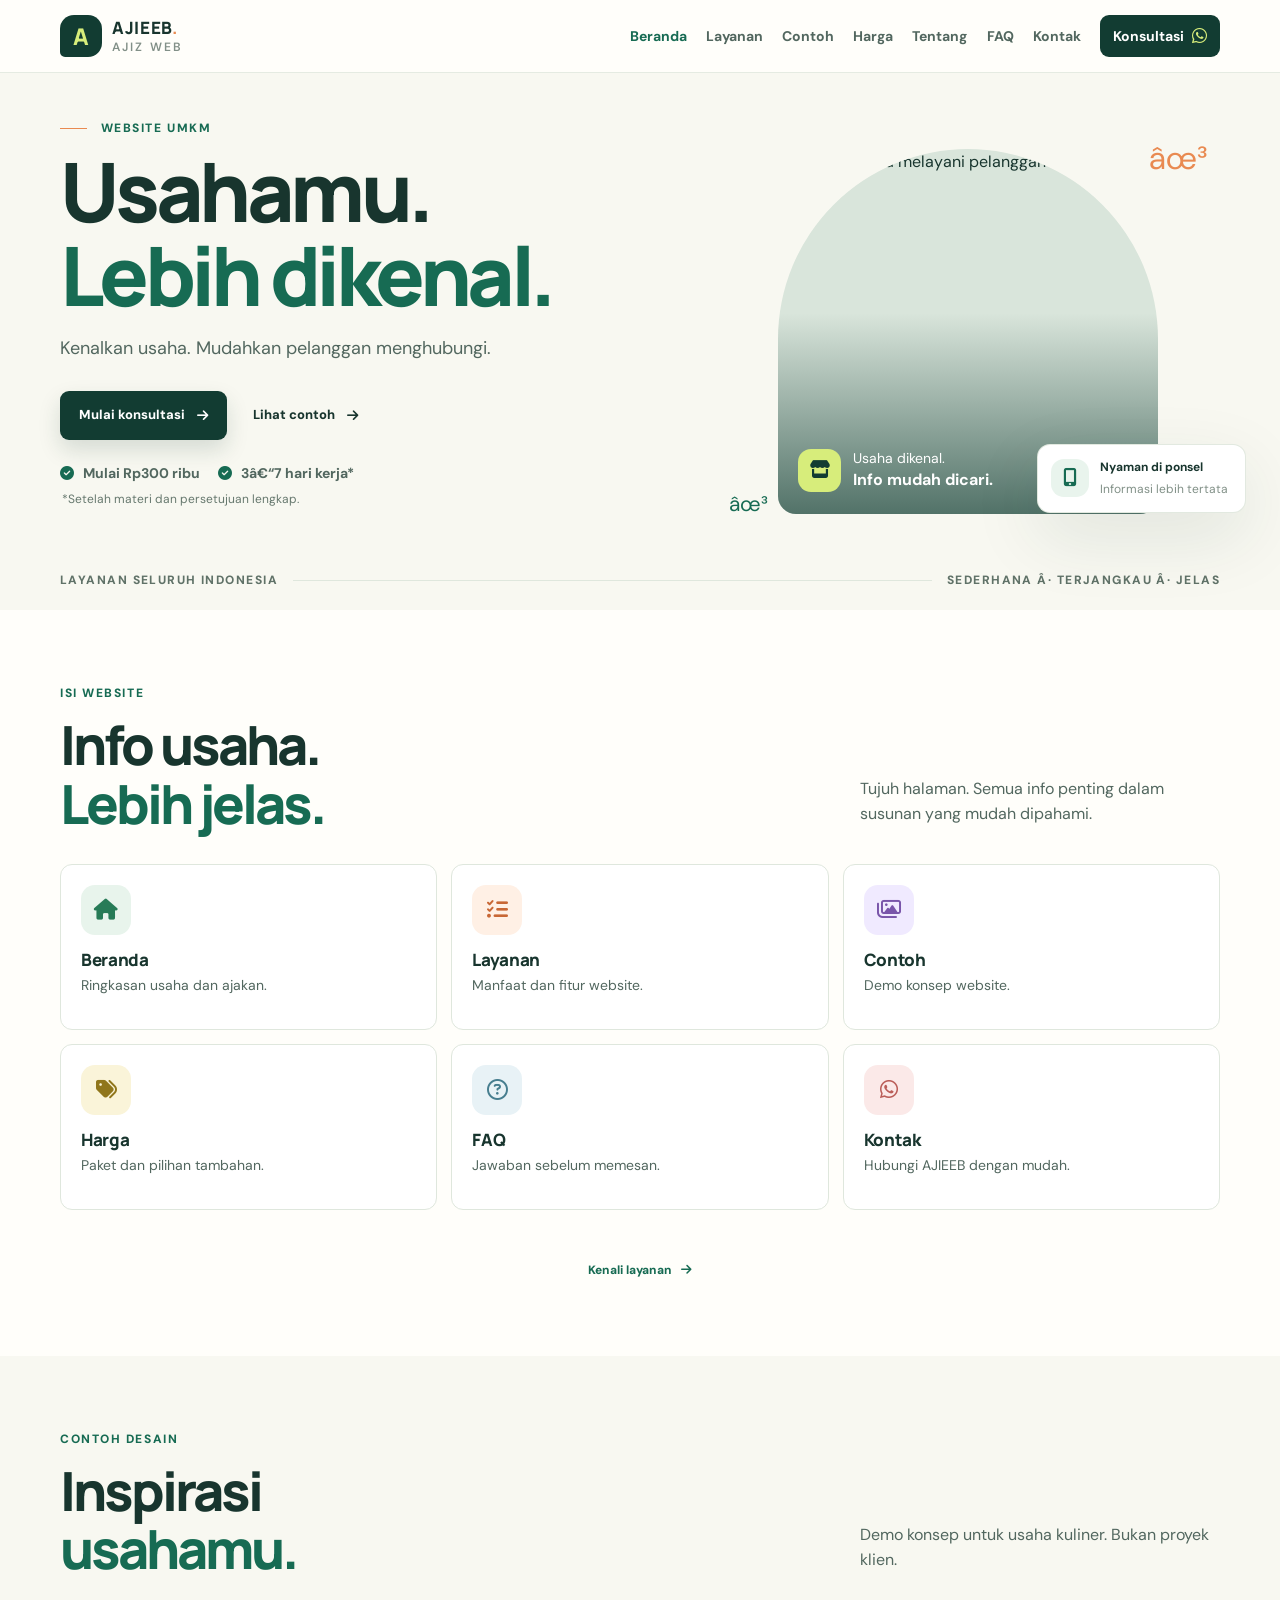
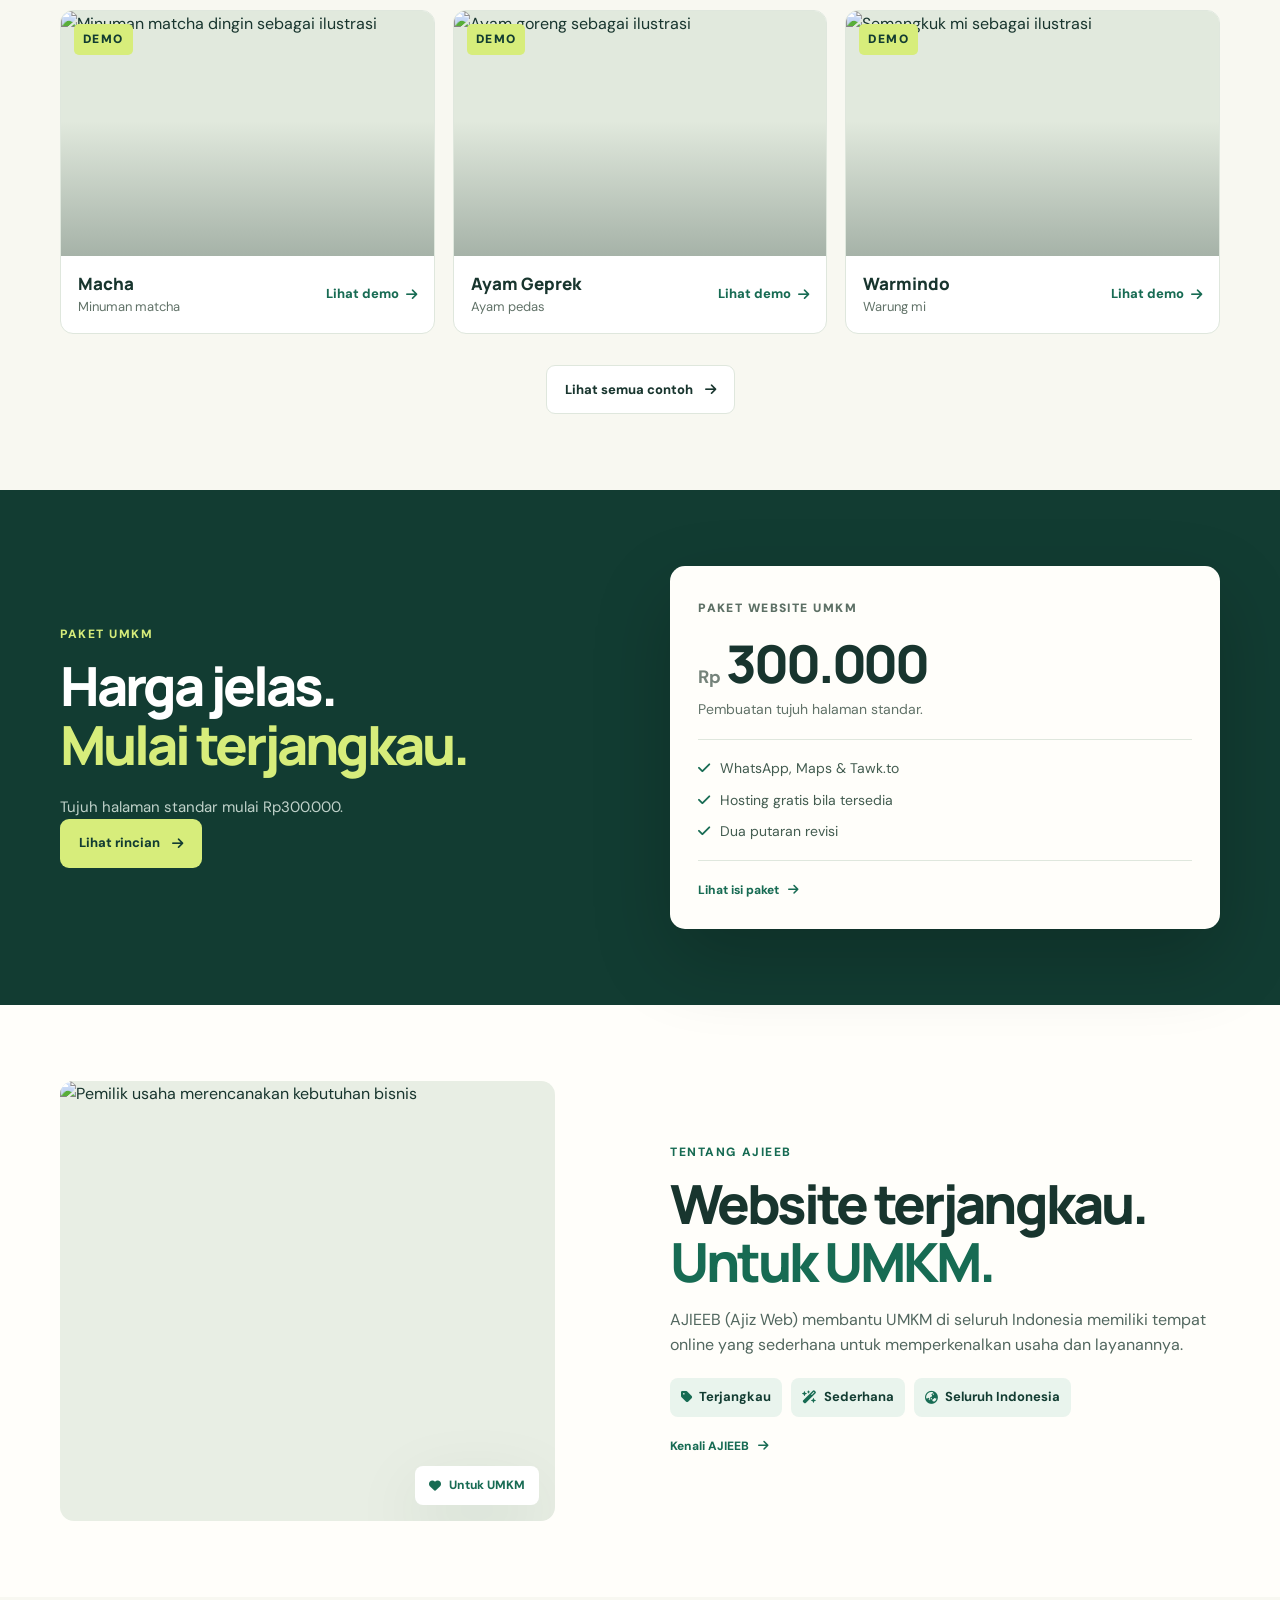
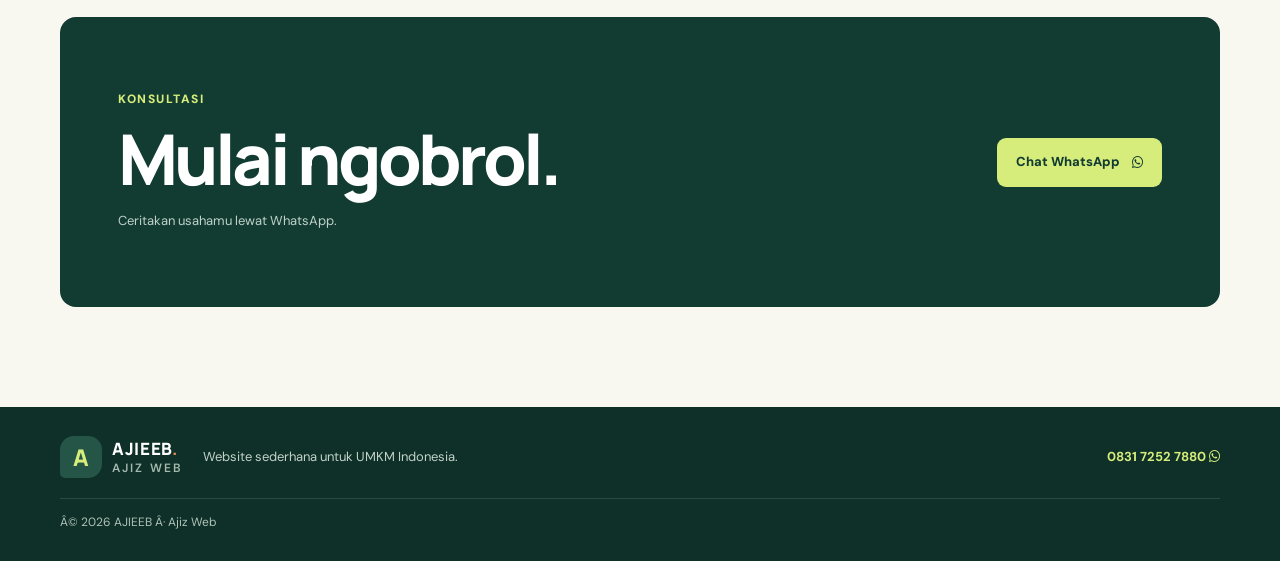
==== index.html @ 609f049e "Build AJIEEB UMKM website draft" ====
﻿<!doctype html>
<html lang="id">
<head>
  <meta charset="utf-8">
  <meta name="viewport" content="width=device-width, initial-scale=1">
  <meta name="theme-color" content="#123c32">
  <meta name="description" content="AJIEEB membantu UMKM di seluruh Indonesia membuat website yang sederhana dan terjangkau. Paket dasar tujuh halaman mulai Rp300.000.">
  <title>AJIEEB â€” Website Terjangkau untuk UMKM</title>
  <link rel="preconnect" href="https://fonts.googleapis.com">
  <link rel="preconnect" href="https://fonts.gstatic.com" crossorigin>
  <link rel="preconnect" href="https://images.unsplash.com">
  <link href="https://fonts.googleapis.com/css2?family=DM+Sans:wght@400;500;600;700;800&family=Manrope:wght@500;600;700;800&display=swap" rel="stylesheet">
  <link rel="stylesheet" href="https://cdnjs.cloudflare.com/ajax/libs/font-awesome/6.7.2/css/all.min.css">
  <link rel="stylesheet" href="css/styles.css">
  <script src="js/main.js" defer></script>
  <link rel="canonical" href="https://ajieeb.gt.tc/">
  <meta property="og:locale" content="id_ID">
  <meta property="og:type" content="website">
  <meta property="og:site_name" content="AJIEEB — Ajiz Web">
  <meta property="og:title" content="AJIEEB â€” Website Terjangkau untuk UMKM">
  <meta property="og:description" content="AJIEEB membantu UMKM di seluruh Indonesia membuat website yang sederhana dan terjangkau. Paket dasar tujuh halaman mulai Rp300.000.">
  <meta property="og:url" content="https://ajieeb.gt.tc/">
</head>
<body>
  <a class="skip-link" href="#main-content">Lewati ke konten</a>
  <header class="site-header"><div class="container header-inner">
    <a class="brand" href="index.html" aria-label="AJIEEB, Beranda"><span class="brand-mark" aria-hidden="true">A</span><span class="brand-name">AJIEEB<span class="brand-dot">.</span><small>Ajiz Web</small></span></a>
    <button class="menu-toggle" type="button" aria-expanded="false" aria-controls="primary-nav" aria-label="Buka menu"><i class="fa-solid fa-bars" aria-hidden="true"></i></button>
    <nav class="primary-nav" id="primary-nav" aria-label="Navigasi utama">
      <a href="index.html" aria-current="page">Beranda</a><a href="layanan.html">Layanan</a><a href="contoh.html">Contoh</a><a href="harga.html">Harga</a><a href="tentang.html">Tentang</a><a href="faq.html">FAQ</a><a href="kontak.html">Kontak</a><a class="nav-cta" href="https://wa.me/6283172527880?text=Halo%20AJIEEB%2C%20saya%20ingin%20konsultasi%20website%20untuk%20usaha%20saya." target="_blank" rel="noopener noreferrer">Konsultasi <i class="fa-brands fa-whatsapp" aria-hidden="true"></i></a>
    </nav>
  </div></header>

  <main id="main-content">
    <section class="hero section-shell" aria-labelledby="hero-title"><div class="container hero-grid">
      <div class="hero-copy reveal"><p class="eyebrow"><span class="eyebrow-line"></span> WEBSITE UMKM</p><h1 id="hero-title">Usahamu.<br><span>Lebih dikenal.</span></h1><p class="hero-description">Kenalkan usaha. Mudahkan pelanggan menghubungi.</p>
        <div class="hero-actions"><a class="button button-primary" href="https://wa.me/6283172527880?text=Halo%20AJIEEB%2C%20saya%20ingin%20konsultasi%20website%20untuk%20usaha%20saya." target="_blank" rel="noopener noreferrer">Mulai konsultasi <i class="fa-solid fa-arrow-right" aria-hidden="true"></i></a><a class="button button-quiet" href="contoh.html">Lihat contoh <i class="fa-solid fa-arrow-right" aria-hidden="true"></i></a></div>
        <ul class="hero-points" aria-label="Ringkasan layanan"><li><i class="fa-solid fa-circle-check" aria-hidden="true"></i> Mulai Rp300 ribu</li><li><i class="fa-solid fa-circle-check" aria-hidden="true"></i> 3â€“7 hari kerja*</li></ul><p class="micro-note">*Setelah materi dan persetujuan lengkap.</p>
      </div>
      <div class="hero-visual reveal" data-reveal-delay="120"><div class="hero-photo-wrap"><img class="hero-photo" src="https://images.unsplash.com/photo-1556742049-0cfed4f6a45d?auto=format&amp;fit=crop&amp;w=1100&amp;q=85" alt="Pemilik usaha melayani pelanggan di toko kecil" width="1100" height="1250" fetchpriority="high"><div class="photo-caption"><span class="caption-icon"><i class="fa-solid fa-store" aria-hidden="true"></i></span><span>Usaha dikenal.<br><strong>Info mudah dicari.</strong></span></div></div><div class="floating-note"><span class="floating-icon"><i class="fa-solid fa-mobile-screen-button" aria-hidden="true"></i></span><span><strong>Nyaman di ponsel</strong><small>Informasi lebih tertata</small></span></div><span class="hero-spark hero-spark-one" aria-hidden="true">âœ³</span><span class="hero-spark hero-spark-two" aria-hidden="true">âœ³</span></div>
    </div><div class="hero-bottom container"><span>LAYANAN SELURUH INDONESIA</span><span class="hero-bottom-line"></span><span>SEDERHANA Â· TERJANGKAU Â· JELAS</span></div></section>

    <section class="section section-services" aria-labelledby="services-title"><div class="container">
      <div class="section-heading section-heading-row reveal"><div><p class="eyebrow">ISI WEBSITE</p><h2 id="services-title">Info usaha.<br><span>Lebih jelas.</span></h2></div><p class="section-intro">Tujuh halaman. Semua info penting dalam susunan yang mudah dipahami.</p></div>
      <div class="service-grid"><article class="service-card reveal"><span class="service-icon icon-mint"><i class="fa-solid fa-house" aria-hidden="true"></i></span><h3>Beranda</h3><p>Ringkasan usaha dan ajakan.</p></article><article class="service-card reveal" data-reveal-delay="60"><span class="service-icon icon-peach"><i class="fa-solid fa-list-check" aria-hidden="true"></i></span><h3>Layanan</h3><p>Manfaat dan fitur website.</p></article><article class="service-card reveal" data-reveal-delay="120"><span class="service-icon icon-lilac"><i class="fa-regular fa-images" aria-hidden="true"></i></span><h3>Contoh</h3><p>Demo konsep website.</p></article><article class="service-card reveal"><span class="service-icon icon-yellow"><i class="fa-solid fa-tags" aria-hidden="true"></i></span><h3>Harga</h3><p>Paket dan pilihan tambahan.</p></article><article class="service-card reveal" data-reveal-delay="60"><span class="service-icon icon-blue"><i class="fa-regular fa-circle-question" aria-hidden="true"></i></span><h3>FAQ</h3><p>Jawaban sebelum memesan.</p></article><article class="service-card reveal" data-reveal-delay="120"><span class="service-icon icon-rose"><i class="fa-brands fa-whatsapp" aria-hidden="true"></i></span><h3>Kontak</h3><p>Hubungi AJIEEB dengan mudah.</p></article></div>
      <div class="center-action"><a class="text-link" href="layanan.html">Kenali layanan <i class="fa-solid fa-arrow-right" aria-hidden="true"></i></a></div>
    </div></section>

    <section class="section section-work" aria-labelledby="work-title"><div class="container"><div class="section-heading section-heading-row reveal"><div><p class="eyebrow">CONTOH DESAIN</p><h2 id="work-title">Inspirasi<br><span>usahamu.</span></h2></div><p class="section-intro">Demo konsep untuk usaha kuliner. Bukan proyek klien.</p></div>
      <div class="portfolio-grid"><article class="portfolio-card reveal"><a class="portfolio-image" href="https://ajiz7onsite.github.io/Macha/" target="_blank" rel="noopener noreferrer" aria-label="Buka demo Macha"><img src="https://images.unsplash.com/photo-1515823064-d6e0c04616a7?auto=format&amp;fit=crop&amp;w=800&amp;q=80" alt="Minuman matcha dingin sebagai ilustrasi" width="800" height="620" loading="lazy"><span class="demo-badge">DEMO</span></a><div class="portfolio-info"><div><h3>Macha</h3><p>Minuman matcha</p></div><a href="https://ajiz7onsite.github.io/Macha/" target="_blank" rel="noopener noreferrer">Lihat demo <i class="fa-solid fa-arrow-right" aria-hidden="true"></i></a></div></article><article class="portfolio-card reveal" data-reveal-delay="60"><a class="portfolio-image" href="https://ajiz7onsite.github.io/AyamGeprek/" target="_blank" rel="noopener noreferrer" aria-label="Buka demo Ayam Geprek"><img src="https://images.unsplash.com/photo-1626082927389-6cd097cdc6ec?auto=format&amp;fit=crop&amp;w=800&amp;q=80" alt="Ayam goreng sebagai ilustrasi" width="800" height="620" loading="lazy"><span class="demo-badge">DEMO</span></a><div class="portfolio-info"><div><h3>Ayam Geprek</h3><p>Ayam pedas</p></div><a href="https://ajiz7onsite.github.io/AyamGeprek/" target="_blank" rel="noopener noreferrer">Lihat demo <i class="fa-solid fa-arrow-right" aria-hidden="true"></i></a></div></article><article class="portfolio-card reveal" data-reveal-delay="120"><a class="portfolio-image" href="https://ajiz7onsite.github.io/Warmindo/" target="_blank" rel="noopener noreferrer" aria-label="Buka demo Warmindo"><img src="https://images.unsplash.com/photo-1569718212165-3a8278d5f624?auto=format&amp;fit=crop&amp;w=800&amp;q=80" alt="Semangkuk mi sebagai ilustrasi" width="800" height="620" loading="lazy"><span class="demo-badge">DEMO</span></a><div class="portfolio-info"><div><h3>Warmindo</h3><p>Warung mi</p></div><a href="https://ajiz7onsite.github.io/Warmindo/" target="_blank" rel="noopener noreferrer">Lihat demo <i class="fa-solid fa-arrow-right" aria-hidden="true"></i></a></div></article></div>
      <div class="center-action"><a class="button button-outline" href="contoh.html">Lihat semua contoh <i class="fa-solid fa-arrow-right" aria-hidden="true"></i></a></div>
    </div></section>

    <section class="section section-pricing" aria-labelledby="price-title"><div class="container pricing-grid"><div class="pricing-copy reveal"><p class="eyebrow">PAKET UMKM</p><h2 id="price-title">Harga jelas.<br><span>Mulai terjangkau.</span></h2><p>Tujuh halaman standar mulai Rp300.000.</p><a class="button button-light" href="harga.html">Lihat rincian <i class="fa-solid fa-arrow-right" aria-hidden="true"></i></a></div><article class="price-card reveal" data-reveal-delay="120"><span class="price-label">PAKET WEBSITE UMKM</span><p class="price"><span>Rp</span>300.000</p><p class="price-caption">Pembuatan tujuh halaman standar.</p><ul class="included-list"><li><i class="fa-solid fa-check" aria-hidden="true"></i> WhatsApp, Maps & Tawk.to</li><li><i class="fa-solid fa-check" aria-hidden="true"></i> Hosting gratis bila tersedia</li><li><i class="fa-solid fa-check" aria-hidden="true"></i> Dua putaran revisi</li></ul><a class="text-link" href="harga.html">Lihat isi paket <i class="fa-solid fa-arrow-right" aria-hidden="true"></i></a></article></div></section>

    <section class="section section-about" aria-labelledby="about-title"><div class="container about-grid"><div class="about-image-wrap reveal"><img src="https://images.unsplash.com/photo-1556761175-b413da4baf72?auto=format&amp;fit=crop&amp;w=1000&amp;q=85" alt="Pemilik usaha merencanakan kebutuhan bisnis" width="1000" height="900" loading="lazy"><span class="about-image-tag"><i class="fa-solid fa-heart" aria-hidden="true"></i> Untuk UMKM</span></div><div class="about-copy reveal" data-reveal-delay="100"><p class="eyebrow">TENTANG AJIEEB</p><h2 id="about-title">Website terjangkau.<br><span>Untuk UMKM.</span></h2><p>AJIEEB (Ajiz Web) membantu UMKM di seluruh Indonesia memiliki tempat online yang sederhana untuk memperkenalkan usaha dan layanannya.</p><div class="about-points"><span><i class="fa-solid fa-tag" aria-hidden="true"></i> Terjangkau</span><span><i class="fa-solid fa-wand-magic-sparkles" aria-hidden="true"></i> Sederhana</span><span><i class="fa-solid fa-earth-asia" aria-hidden="true"></i> Seluruh Indonesia</span></div><a class="text-link" href="tentang.html">Kenali AJIEEB <i class="fa-solid fa-arrow-right" aria-hidden="true"></i></a></div></div></section>

    <section class="contact-section" aria-labelledby="contact-title"><div class="container contact-card"><div><p class="eyebrow eyebrow-light">KONSULTASI</p><h2 id="contact-title">Mulai ngobrol.</h2><p>Ceritakan usahamu lewat WhatsApp.</p></div><a class="button button-light" href="https://wa.me/6283172527880?text=Halo%20AJIEEB%2C%20saya%20ingin%20konsultasi%20website%20untuk%20usaha%20saya." target="_blank" rel="noopener noreferrer">Chat WhatsApp <i class="fa-brands fa-whatsapp" aria-hidden="true"></i></a></div></section>
  </main>

  <footer class="site-footer"><div class="container footer-inner"><a class="brand brand-footer" href="index.html"><span class="brand-mark" aria-hidden="true">A</span><span class="brand-name">AJIEEB<span class="brand-dot">.</span><small>Ajiz Web</small></span></a><p>Website sederhana untuk UMKM Indonesia.</p><a class="footer-contact" href="https://wa.me/6283172527880" target="_blank" rel="noopener noreferrer">0831 7252 7880 <i class="fa-brands fa-whatsapp" aria-hidden="true"></i></a><small class="copyright">Â© <span id="current-year">2026</span> AJIEEB Â· Ajiz Web</small></div></footer>
</body>
</html>
---- css/styles.css ----
﻿:root {
  color-scheme: light;
  --ink: #18352e;
  --ink-soft: #52675f;
  --green: #176b53;
  --green-dark: #123c32;
  --green-light: #e9f4ed;
  --lime: #d7ed7b;
  --cream: #f8f8f1;
  --paper: #fffefa;
  --line: #dfe7dd;
  --orange: #e98a51;
  --shadow: 0 24px 70px rgba(18, 60, 50, .1);
  --font-body: "DM Sans", "Segoe UI", sans-serif;
  --font-display: "Manrope", "Segoe UI", sans-serif;
  --container: 1160px;
}

* { box-sizing: border-box; }
html { scroll-behavior: smooth; scroll-padding-top: 92px; }
body { margin: 0; background: var(--paper); color: var(--ink); font-family: var(--font-body); font-size: 16px; line-height: 1.6; -webkit-font-smoothing: antialiased; }
img { display: block; width: 100%; height: auto; }
a { color: inherit; text-decoration: none; }
button { font: inherit; }
.container { width: min(var(--container), calc(100% - 48px)); margin-inline: auto; }
.section { padding: 76px 0; }
.section-shell { overflow: hidden; }
.skip-link { position: fixed; z-index: 1000; top: 8px; left: 8px; padding: 10px 14px; transform: translateY(-150%); border-radius: 8px; background: #fff; color: var(--ink); }
.skip-link:focus { transform: translateY(0); }

/* Header and shared controls */
.site-header { position: sticky; z-index: 50; top: 0; border-bottom: 1px solid rgba(223, 231, 221, .8); background: rgba(255, 254, 250, .92); backdrop-filter: blur(16px); }
.header-inner { min-height: 72px; display: flex; align-items: center; justify-content: space-between; gap: 20px; }
.brand { display: inline-flex; align-items: center; gap: 10px; flex: 0 0 auto; }
.brand-mark { width: 42px; height: 42px; display: grid; place-items: center; border-radius: 14px 14px 14px 5px; background: var(--green-dark); color: var(--lime); font: 800 23px var(--font-display); }
.brand-name { position: relative; font: 800 17px/1 var(--font-display); letter-spacing: .04em; }
.brand-dot { color: var(--orange); }
.brand-name small { display: block; margin-top: 5px; color: #829088; font: 600 12px/1 var(--font-body); letter-spacing: .18em; text-transform: uppercase; }
.primary-nav { display: flex; align-items: center; gap: clamp(10px, 1.5vw, 20px); }
.primary-nav > a:not(.nav-cta) { color: #52675f; font-size: 14px; font-weight: 700; transition: color .2s ease; }
.primary-nav > a:not(.nav-cta):hover { color: var(--green); }
.nav-cta { display: inline-flex; align-items: center; gap: 8px; padding: 10px 13px; border-radius: 9px; background: var(--green-dark); color: #fff; font-size: 14px; font-weight: 700; transition: background .2s ease, transform .2s ease; }
.nav-cta:hover { transform: translateY(-2px); background: var(--green); }
.nav-cta i { color: var(--lime); font-size: 17px; }
.menu-toggle { display: none; width: 44px; height: 44px; border: 1px solid var(--line); border-radius: 10px; background: #fff; color: var(--ink); }
.button { min-height: 49px; display: inline-flex; align-items: center; justify-content: center; gap: 12px; padding: 0 18px; border: 1px solid transparent; border-radius: 9px; font-size: 13px; font-weight: 800; transition: transform .2s ease, background .2s ease, box-shadow .2s ease; }
.button:hover { transform: translateY(-2px); }
.button-primary { background: var(--green-dark); color: #fff; box-shadow: 0 10px 22px rgba(18, 60, 50, .15); }
.button-primary:hover { background: var(--green); }
.button-quiet { color: var(--ink); }
.button-quiet:hover { background: var(--green-light); }
.button-outline { border-color: var(--line); background: #fff; color: var(--ink); }
.button-outline:hover { border-color: var(--green); }
.button-light { background: var(--lime); color: var(--green-dark); }
.button-light:hover { box-shadow: 0 12px 30px rgba(0, 0, 0, .14); }
.eyebrow { margin: 0 0 14px; color: var(--green); font-size: 12px; font-weight: 800; letter-spacing: .13em; line-height: 1.25; }
.eyebrow-line { width: 27px; height: 1px; display: inline-block; margin: 0 9px 3px 0; background: var(--orange); }

/* Hero */
.hero { position: relative; padding: 38px 0 20px; background: var(--cream); }
.hero-grid { min-height: 435px; display: grid; grid-template-columns: 1fr .87fr; align-items: center; gap: clamp(34px, 6vw, 86px); }
.hero-copy { padding: 10px 0 42px; }
h1, h2, h3, p { overflow-wrap: anywhere; }
h1, h2 { margin: 0; font-family: var(--font-display); letter-spacing: -.055em; }
h1 { max-width: 670px; font-size: clamp(50px, 6.5vw, 82px); font-weight: 800; line-height: 1.02; }
h1 span, h2 span { color: var(--green); }
.hero-description { max-width: 440px; margin: 18px 0 0; color: var(--ink-soft); font-size: 18px; line-height: 1.55; }
.hero-actions { display: flex; align-items: center; flex-wrap: wrap; gap: 7px; margin-top: 28px; }
.hero-points { display: flex; flex-wrap: wrap; gap: 18px; margin: 22px 0 0; padding: 0; list-style: none; color: var(--ink-soft); font-size: 14px; font-weight: 700; }
.hero-points i { margin-right: 6px; color: var(--green); }
.micro-note { margin: 5px 0 0 2px; color: #66786e; font-size: 12px; }
.hero-visual { position: relative; min-height: 440px; display: flex; align-items: center; justify-content: center; }
.hero-photo-wrap { position: relative; width: min(100%, 380px); height: 365px; overflow: hidden; border-radius: 190px 190px 18px 18px; background: #d9e5db; }
.hero-photo { width: 100%; height: 100%; object-fit: cover; }
.hero-photo-wrap::after { position: absolute; inset: 45% 0 0; content: ""; background: linear-gradient(transparent, rgba(18, 60, 50, .68)); }
.photo-caption { position: absolute; z-index: 1; right: 20px; bottom: 22px; left: 20px; display: flex; align-items: center; gap: 12px; color: #fff; font-size: 14px; line-height: 1.4; }
.photo-caption strong { font-size: 16px; }
.caption-icon, .floating-icon { width: 43px; height: 43px; display: grid; place-items: center; flex: 0 0 auto; border-radius: 13px; background: var(--lime); color: var(--green-dark); font-size: 18px; }
.floating-note { position: absolute; right: -26px; bottom: 38px; display: flex; align-items: center; gap: 11px; padding: 13px 17px 13px 13px; border: 1px solid rgba(223, 231, 221, .9); border-radius: 13px; background: #fff; box-shadow: var(--shadow); }
.floating-note strong, .floating-note small { display: block; }
.floating-note { animation: note-float 5s ease-in-out infinite; }
@keyframes note-float { 50% { transform: translateY(-5px); } }
.floating-note strong { font-size: 12px; }
.floating-note small { margin-top: 3px; color: #819087; font-size: 12px; }
.floating-icon { width: 38px; height: 38px; background: var(--green-light); color: var(--green); }
.hero-spark { position: absolute; color: var(--orange); }
.hero-spark-one { top: 22px; right: 12px; font-size: 32px; }
.hero-spark-two { bottom: 29px; left: 13px; color: var(--green); font-size: 21px; }
.hero-spark-one { animation: spark-drift 6s ease-in-out infinite; }
.hero-spark-two { animation: spark-drift 7s ease-in-out -2s infinite reverse; }
@keyframes spark-drift { 50% { transform: translateY(-5px) rotate(12deg); } }
.hero-bottom { display: flex; align-items: center; gap: 15px; padding-top: 20px; color: #607268; font-size: 12px; font-weight: 800; letter-spacing: .12em; }
.hero-bottom-line { height: 1px; flex: 1; background: var(--line); }

/* Services */
.section-heading { margin-bottom: 32px; }
.section-heading-row { display: flex; align-items: end; justify-content: space-between; gap: 32px; }
h2 { font-size: clamp(36px, 4.5vw, 54px); font-weight: 800; line-height: 1.08; }
.section-intro { max-width: 360px; margin: 0 0 5px; color: var(--ink-soft); font-size: 16px; line-height: 1.55; }
.service-grid { display: grid; grid-template-columns: repeat(3, 1fr); gap: 14px; }
.service-card { min-height: 166px; padding: 20px; border: 1px solid var(--line); border-radius: 12px; background: #fff; transition: transform .25s ease, box-shadow .25s ease, border-color .25s ease; }
.service-card:hover { transform: translateY(-4px); border-color: #b7d2c1; box-shadow: 0 15px 38px rgba(18, 60, 50, .08); }
.service-icon { width: 50px; height: 50px; display: grid; place-items: center; border-radius: 14px; font-size: 21px; }
.icon-mint { background: #e8f4ec; color: #277b57; }.icon-peach { background: #fff0e5; color: #c86735; }.icon-lilac { background: #f0eaff; color: #7955aa; }.icon-yellow { background: #faf4d9; color: #90761b; }.icon-blue { background: #e8f2f6; color: #477e8f; }.icon-rose { background: #fbe9e8; color: #ba5d58; }
.service-card h3 { margin: 13px 0 4px; font: 800 17px var(--font-display); letter-spacing: -.02em; }
.service-card p { margin: 0; color: var(--ink-soft); font-size: 14px; line-height: 1.45; }
.section-footnote { display: flex; align-items: flex-start; gap: 8px; margin: 16px 0 0; color: #5e7066; font-size: 13px; }
.section-footnote i { margin-top: 3px; color: var(--green); }
.service-photo-banner { position: relative; height: 285px; margin: 28px 0 0; overflow: hidden; border-radius: 14px; background: var(--green-dark); }
.service-photo-banner::after { position: absolute; inset: 0; content: ""; background: linear-gradient(90deg, rgba(10,43,34,.72), rgba(10,43,34,.05) 75%); }
.service-photo-banner > img { width: 100%; height: 100%; object-fit: cover; }
.service-photo-banner figcaption { position: absolute; z-index: 1; inset: 0 auto 0 28px; display: flex; align-items: center; gap: 16px; color: #fff; font-size: 17px; }
.service-photo-banner figcaption small, .service-photo-banner figcaption strong { display: block; }
.service-photo-banner figcaption small { margin-bottom: 8px; color: var(--lime); font-size: 12px; font-weight: 900; letter-spacing: .14em; }
.service-photo-banner figcaption strong { font: 800 26px/1.2 var(--font-display); }
.service-banner-icon { width: 56px; height: 56px; display: grid; place-items: center; border-radius: 15px; background: var(--lime); color: var(--green-dark); font-size: 23px; }

/* Portfolio */
.section-work { background: var(--cream); }
.portfolio-grid { display: grid; grid-template-columns: repeat(3, 1fr); gap: 18px; }
.portfolio-card { overflow: hidden; border: 1px solid var(--line); border-radius: 13px; background: #fff; }
.portfolio-card-large { grid-column: span 1; }
.portfolio-image { position: relative; height: 245px; display: block; overflow: hidden; background: #e1e9dd; }
.portfolio-card-large .portfolio-image { height: 270px; }
.portfolio-image::after { position: absolute; inset: 45% 0 0; content: ""; background: linear-gradient(transparent, rgba(12, 37, 30, .28)); pointer-events: none; }
.portfolio-image img { width: 100%; height: 100%; object-fit: cover; transition: transform .6s cubic-bezier(.2,.7,.2,1); }
.portfolio-card:hover .portfolio-image img { transform: scale(1.045); }
.demo-badge { position: absolute; z-index: 1; top: 13px; left: 13px; padding: 6px 9px; border-radius: 5px; background: var(--lime); color: var(--green-dark); font-size: 12px; font-weight: 900; letter-spacing: .12em; }
.image-link { position: absolute; z-index: 1; right: 13px; bottom: 13px; width: 36px; height: 36px; display: grid; place-items: center; border-radius: 50%; background: #fff; color: var(--green-dark); font-size: 13px; }
.portfolio-info { display: flex; align-items: center; justify-content: space-between; gap: 10px; padding: 16px 17px; }
.portfolio-info h3 { margin: 0; font: 800 17px var(--font-display); }
.portfolio-info p { margin: 2px 0 0; color: #617268; font-size: 13px; }
.portfolio-info > a { display: inline-flex; align-items: center; gap: 7px; color: var(--green); font-size: 13px; font-weight: 800; white-space: nowrap; }
.portfolio-info > a:hover { text-decoration: underline; }
.work-more { display: flex; justify-content: center; margin-top: 34px; }
.image-disclaimer { margin: 13px 0 0; color: #849088; text-align: center; font-size: 12px; }

/* Pricing */
.section-pricing { background: var(--green-dark); color: #fff; }
.pricing-grid { display: grid; grid-template-columns: .9fr 1fr; align-items: center; gap: clamp(50px, 9vw, 130px); }
.pricing-copy .eyebrow { color: var(--lime); }
.pricing-copy h2 span { color: var(--lime); }
.pricing-copy > p:not(.eyebrow) { max-width: 390px; margin: 22px 0 0; color: #c0d2ca; font-size: 15px; }
.price-note { display: flex; align-items: flex-start; gap: 11px; max-width: 370px; margin-top: 33px; padding-top: 18px; border-top: 1px solid rgba(255,255,255,.18); color: #b4c7bd; font-size: 12px; }
.price-note i { margin-top: 3px; color: var(--lime); }
.price-card { padding: 28px; border-radius: 15px; background: #fffefa; color: var(--ink); box-shadow: 0 30px 80px rgba(0,0,0,.2); }
.price-card-top { display: flex; align-items: center; justify-content: space-between; }
.price-label, .add-on-title { color: #5d7065; font-size: 12px; font-weight: 900; letter-spacing: .12em; }
.price-star { width: 37px; height: 37px; display: grid; place-items: center; border-radius: 11px; background: var(--green-light); color: var(--green); }
.price { margin: 18px 0 0; font: 800 clamp(37px, 5vw, 52px)/1 var(--font-display); letter-spacing: -.06em; }
.price > span { margin-right: 5px; color: #75837a; font: 700 18px var(--font-body); letter-spacing: 0; }
.price-caption { margin: 8px 0 19px; color: #617268; font-size: 14px; }
.included-list { display: grid; gap: 9px; margin: 0; padding: 17px 0; border-top: 1px solid var(--line); border-bottom: 1px solid var(--line); list-style: none; }
.included-list li { color: #435c50; font-size: 14px; }
.included-list i { width: 18px; color: var(--green); }
.add-on-box { margin: 17px 0; padding: 14px 15px 10px; border-radius: 9px; background: #f3f5ec; }
.add-on-title { margin: 0 0 7px; font-size: 12px; }
.add-on-choice { min-height: 42px; display: flex; align-items: center; justify-content: space-between; gap: 8px; border-bottom: 1px solid #e3e8dc; color: var(--ink-soft); font-size: 13px; }
.add-on-choice:last-of-type { border-bottom: 0; }
.add-on-choice i { width: 19px; color: var(--green); }
.add-on-choice strong { color: var(--green-dark); font-size: 12px; }
.add-on-total { margin: 10px 0 0; color: #596c61; font-size: 12px; }
.add-on-total strong { color: var(--ink); }
.button-full { width: 100%; }
.price-fineprint { margin: 12px 0 0; color: #617268; text-align: center; font-size: 12px; line-height: 1.5; }

/* About, FAQ and contact */
.about-grid { display: grid; grid-template-columns: .9fr 1fr; align-items: center; gap: clamp(50px, 9vw, 120px); }
.about-image-wrap { position: relative; height: 440px; overflow: hidden; border-radius: 14px; background: #e8eee4; }
.about-image-wrap img { height: 100%; object-fit: cover; }
.about-image-tag { position: absolute; right: 16px; bottom: 16px; display: inline-flex; align-items: center; gap: 8px; padding: 10px 14px; border-radius: 8px; background: #fff; color: var(--green); font-size: 12px; font-weight: 800; box-shadow: var(--shadow); }
.about-copy > p:not(.eyebrow) { margin: 16px 0 0; color: var(--ink-soft); font-size: 16px; }
.about-placeholder { display: flex; align-items: center; gap: 9px; padding: 11px 13px; border: 1px dashed #b9c9bd; border-radius: 8px; color: #738178 !important; font-size: 12px !important; }
.about-placeholder i { color: var(--green); }
.about-points { display: flex; flex-wrap: wrap; gap: 9px; margin-top: 20px; }
.about-points span { display: inline-flex; align-items: center; gap: 7px; padding: 9px 11px; border-radius: 8px; background: var(--green-light); color: var(--green-dark); font-size: 13px; font-weight: 700; }
.about-points i { color: var(--green); }
.process-list { display: grid; grid-template-columns: repeat(2, 1fr); gap: 9px; margin-top: 25px; }
.process-list > div { display: flex; align-items: center; gap: 10px; padding: 11px; border: 1px solid var(--line); border-radius: 8px; }
.process-list span { color: var(--green); font: 800 12px var(--font-display); }
.process-list strong { font-size: 12px; }
.section-faq { background: var(--cream); }
.faq-grid { display: grid; grid-template-columns: .65fr 1fr; gap: clamp(50px, 9vw, 120px); }
.faq-heading > a { display: inline-flex; align-items: center; gap: 10px; margin-top: 27px; color: var(--green); font-size: 12px; font-weight: 800; }
.faq-list details { border-bottom: 1px solid var(--line); }
.faq-list details:first-child { border-top: 1px solid var(--line); }
.faq-list summary { position: relative; padding: 17px 34px 17px 0; cursor: pointer; font: 700 15px var(--font-display); list-style: none; }
.faq-list summary::-webkit-details-marker { display: none; }
.faq-plus, .faq-plus::after { position: absolute; top: 50%; right: 3px; width: 13px; height: 1.5px; background: var(--green); content: ""; transition: transform .2s ease; }
.faq-plus::after { top: 0; right: 0; transform: rotate(90deg); }
.faq-list details[open] .faq-plus::after { transform: rotate(0); }
.faq-list details p { max-width: 600px; margin: -3px 0 16px; color: var(--ink-soft); font-size: 14px; line-height: 1.55; }
.contact-section { padding: 20px 0 100px; background: var(--cream); }
.contact-card { position: relative; min-height: 290px; display: flex; align-items: center; justify-content: space-between; gap: 40px; overflow: hidden; padding: 45px 58px; border-radius: 16px; background: var(--green-dark); color: #fff; }
.contact-card > div:not(.contact-decoration), .contact-card > a { position: relative; z-index: 1; }
.eyebrow-light { color: var(--lime); }
.contact-card h2 { font-size: clamp(44px, 6vw, 70px); }
.contact-card h2 span { color: var(--lime); }
.contact-card > div > p:last-child { margin: 14px 0 0; color: #c0d2ca; font-size: 13px; }
.contact-decoration { position: absolute; right: 20%; top: -130px; width: 360px; height: 360px; border: 1px solid rgba(255,255,255,.13); border-radius: 50%; }
.contact-decoration span { position: absolute; inset: 28px; border: 1px solid rgba(255,255,255,.1); border-radius: 50%; }
.contact-decoration span:nth-child(2) { inset: 65px; }
.contact-decoration span:nth-child(3) { inset: 105px; background: rgba(215,237,123,.06); }
.site-footer { padding: 29px 0; background: #0e3028; color: #fff; }
.footer-inner { display: grid; grid-template-columns: auto 1fr auto; align-items: center; gap: 20px; }
.brand-footer .brand-mark { background: #245546; }
.brand-footer .brand-name small { color: #a5b9ad; }
.footer-inner > p { margin: 0; color: #c3d2c9; font-size: 13px; }
.footer-inner > a:nth-of-type(2) { color: var(--lime); font-size: 13px; font-weight: 700; }
.copyright { grid-column: 1 / -1; padding-top: 14px; border-top: 1px solid rgba(255,255,255,.12); color: #b1c2b8; font-size: 12px; }

/* Separate content pages */
.primary-nav a[aria-current="page"]:not(.nav-cta) { color: var(--green); }
.page-hero { padding: 52px 0 48px; background: var(--cream); }
.page-hero-inner { max-width: var(--container); }
.page-hero h1 { font-size: clamp(43px, 6.5vw, 76px); }
.page-lead { max-width: 620px; margin: 16px 0 21px; color: var(--ink-soft); font-size: 18px; line-height: 1.5; }
.center-action { display: flex; justify-content: center; margin-top: 31px; }
.text-link { display: inline-flex; align-items: center; gap: 9px; margin-top: 20px; color: var(--green); font-size: 12px; font-weight: 800; }
.text-link:hover { text-decoration: underline; }
.split-content { display: grid; grid-template-columns: 1fr .8fr; align-items: center; gap: clamp(40px, 8vw, 100px); }
.split-copy > p:not(.eyebrow) { max-width: 520px; color: var(--ink-soft); font-size: 14px; }
.material-card, .map-note, .faq-side-card, .contact-start-card { padding: 28px; border: 1px solid var(--line); border-radius: 13px; background: #fff; box-shadow: 0 18px 48px rgba(18, 60, 50, .06); }
.material-icon, .contact-start-icon { width: 48px; height: 48px; display: grid; place-items: center; border-radius: 13px; background: var(--green-light); color: var(--green); font-size: 20px; }
.material-card h3, .map-note h3, .contact-start-card h3 { margin: 17px 0 0; font: 800 18px var(--font-display); }
.check-list { display: grid; gap: 12px; margin: 18px 0 0; padding: 0; list-style: none; color: var(--ink-soft); font-size: 12px; }
.check-list i { width: 20px; color: var(--green); }
.steps-grid { display: grid; grid-template-columns: repeat(4, 1fr); gap: 12px; }
.steps-grid article { min-height: 150px; padding: 18px; border: 1px solid var(--line); border-radius: 12px; background: #fff; }
.steps-grid article > span { width: 42px; height: 42px; display: grid; place-items: center; border-radius: 12px; background: var(--green-light); color: var(--green); font: 800 14px var(--font-display); }
.steps-grid h3 { margin: 13px 0 5px; font: 800 16px var(--font-display); }
.steps-grid p, .map-note p { margin: 0; color: var(--ink-soft); font-size: 14px; }
.map-note > i { color: var(--green); font-size: 22px; }
.demo-directory { margin-top: 58px; padding: 30px; border: 1px solid var(--line); border-radius: 13px; background: #fff; }
.demo-directory h2 { margin-bottom: 20px; font-size: 30px; }
.demo-link-grid { display: grid; grid-template-columns: repeat(4, 1fr); gap: 8px; }
.demo-link-grid a { display: flex; align-items: center; justify-content: space-between; gap: 8px; padding: 11px 12px; border-radius: 7px; background: #f3f5ec; color: var(--ink-soft); font-size: 13px; font-weight: 700; }
.demo-link-grid a:hover { background: var(--green-light); color: var(--green); }
.demo-link-grid i { color: var(--green); font-size: 12px; }
.pricing-page-grid { padding: 36px; border-radius: 16px; background: var(--green-dark); }
.pricing-copy-light { color: #fff; }
.pricing-copy-light .eyebrow { color: var(--lime); }
.pricing-copy-light h2 span { color: var(--lime); }
.pricing-copy-light > p:not(.eyebrow) { color: #c0d2ca; }
.price-page-value { margin: 28px 0 0; color: #fff; font: 800 clamp(42px, 6vw, 62px)/1 var(--font-display); letter-spacing: -.06em; }
.small-muted { margin-top: 7px !important; color: #b5c9bf !important; font-size: 12px !important; }
.included-list-spaced { margin: 13px 0 20px; }
.addon-grid { display: grid; grid-template-columns: repeat(2, 1fr); gap: 15px; max-width: 850px; }
.addon-card { padding: 24px; border: 1px solid var(--line); border-radius: 12px; background: #fff; }
.addon-card > .eyebrow { margin: 18px 0 7px; font-size: 12px; }
.addon-card h3 { margin: 0; font: 800 20px var(--font-display); }
.addon-card p:not(.eyebrow) { min-height: 60px; color: var(--ink-soft); font-size: 12px; }
.addon-card > strong { display: block; color: var(--green); font: 800 18px var(--font-display); }
.addon-card > a { display: inline-flex; gap: 8px; margin-top: 16px; color: var(--green); font-size: 12px; font-weight: 800; }
.extra-grid { display: grid; grid-template-columns: repeat(4, 1fr); gap: 12px; }
.extra-grid article { padding: 21px; border: 1px solid var(--line); border-radius: 11px; background: #fff; }
.extra-grid article > i { color: var(--green); font-size: 19px; }
.extra-grid h3 { margin: 14px 0 5px; font: 800 13px var(--font-display); }
.extra-grid p { margin: 0; color: var(--ink-soft); font-size: 14px; line-height: 1.5; }
.pricing-caveat { display: flex; align-items: flex-start; gap: 11px; max-width: 750px; margin-top: 20px; padding: 15px; border-radius: 9px; background: #f7f4e4; color: #695d32; }
.pricing-caveat i { margin-top: 4px; }
.pricing-caveat p { margin: 0; font-size: 12px; }
.faq-page-grid { display: grid; grid-template-columns: 1fr 290px; align-items: start; gap: 48px; }
.faq-list-page details { padding-inline: 3px; }
.faq-list-page summary { font-size: 14px; }
.faq-side-card { position: sticky; top: 105px; }
.faq-side-card > img { width: calc(100% + 56px); height: 160px; margin: -28px -28px 21px; border-radius: 13px 13px 0 0; object-fit: cover; }
.faq-side-card h2 { margin-top: 20px; font-size: 24px; }
.faq-side-card p { margin: 10px 0 20px; color: var(--ink-soft); font-size: 12px; }
.contact-page-grid { display: grid; grid-template-columns: 1fr .8fr; align-items: center; gap: clamp(45px, 9vw, 120px); }
.contact-details > p:not(.eyebrow) { max-width: 430px; color: var(--ink-soft); font-size: 14px; }
.contact-detail-link { display: flex; align-items: center; gap: 13px; max-width: 390px; margin-top: 24px; padding: 15px; border: 1px solid var(--line); border-radius: 11px; background: #fff; }
.contact-detail-link > span:nth-child(2) { flex: 1; }
.contact-detail-link small, .contact-detail-link strong { display: block; }
.contact-detail-link small { color: #87938b; font-size: 12px; font-weight: 900; letter-spacing: .13em; }
.contact-detail-link strong { margin-top: 3px; font-size: 14px; }
.contact-detail-link > i { color: var(--green); font-size: 12px; }
.contact-region { margin-top: 18px !important; font-size: 12px !important; }
.contact-region i { margin-right: 6px; color: var(--green); }
.contact-start-card { padding: 30px; }
.contact-start-image { width: calc(100% + 60px); height: 165px; margin: -30px -30px 21px; border-radius: 13px 13px 0 0; object-fit: cover; }
.contact-start-card > p { color: var(--ink-soft); font-size: 13px; }
.contact-start-card > small { display: block; margin-top: 13px; color: #7b8980; font-size: 12px; text-align: center; }
.faq-page-grid .faq-side-card .button { min-height: 44px; font-size: 12px; }

:focus-visible { outline: 3px solid #df9a58; outline-offset: 3px; }
/* Scroll reveal is progressive enhancement: content stays visible without JS. */
.js .reveal { opacity: 0; transform: translateY(18px); transition: opacity .65s ease, transform .65s cubic-bezier(.2,.7,.2,1); }
.js .reveal.is-visible { opacity: 1; transform: translateY(0); }
.js .reveal[data-reveal-delay="60"] { transition-delay: 60ms; }
.js .reveal[data-reveal-delay="120"] { transition-delay: 120ms; }
@media (max-width: 900px) {
  .hero-grid { grid-template-columns: 1fr .8fr; gap: 35px; }
  .hero-photo-wrap { height: 340px; }
  .hero-visual { min-height: 350px; }
  .floating-note { right: -10px; }
  .pricing-grid, .about-grid { gap: 45px; }
  .portfolio-image, .portfolio-card-large .portfolio-image { height: 230px; }
  .steps-grid, .extra-grid { grid-template-columns: repeat(2, 1fr); }
  .demo-link-grid { grid-template-columns: repeat(3, 1fr); }
  .faq-page-grid { grid-template-columns: 1fr 250px; gap: 28px; }
}
@media (max-width: 720px) {
  html { scroll-padding-top: 78px; }
  .container { width: min(var(--container), calc(100% - 34px)); }
  .section { padding: 58px 0; }
  .header-inner { min-height: 68px; }
  .menu-toggle { display: grid; place-items: center; cursor: pointer; }
  .primary-nav { position: absolute; top: 67px; right: 17px; left: 17px; display: none; align-items: stretch; gap: 0; padding: 8px; border: 1px solid var(--line); border-radius: 12px; background: var(--paper); box-shadow: var(--shadow); }
  .primary-nav.is-open { display: flex; flex-direction: column; }
  .primary-nav > a:not(.nav-cta) { padding: 12px; border-bottom: 1px solid #edf0e8; }
  .nav-cta { justify-content: center; margin-top: 8px; }
  .hero { padding-top: 34px; }
  .hero-grid { grid-template-columns: 1fr; gap: 23px; }
  .hero-copy { padding-bottom: 0; }
  h1 { font-size: clamp(46px, 12vw, 68px); }
  .page-hero h1 { font-size: clamp(40px, 10vw, 60px); }
  .hero-description { max-width: 430px; font-size: 17px; }
  .hero-visual { min-height: 330px; }
  .hero-photo-wrap { width: min(82%, 350px); height: 315px; }
  .floating-note { right: 0; bottom: 22px; }
  .hero-bottom { gap: 9px; padding-top: 18px; font-size: 12px; letter-spacing: .08em; }
  .section-heading-row { display: block; }
  .section-intro { margin-top: 18px; }
  .section-heading { margin-bottom: 32px; }
  .service-grid { grid-template-columns: repeat(2, 1fr); gap: 10px; }
  .service-card { min-height: 160px; padding: 16px 14px; }
  .portfolio-grid { grid-template-columns: repeat(2, 1fr); gap: 10px; }
  .portfolio-card-large { grid-column: span 1; }
  .portfolio-image, .portfolio-card-large .portfolio-image { height: 190px; }
  .portfolio-info { align-items: flex-start; flex-direction: column; padding: 12px; }
  .portfolio-info > a { font-size: 12px; }
  .service-photo-banner { height: 220px; }
  .service-photo-banner figcaption { left: 18px; gap: 11px; }
  .service-photo-banner figcaption strong { font-size: 20px; }
  .service-banner-icon { width: 45px; height: 45px; font-size: 19px; }
  .pricing-grid, .about-grid, .faq-grid { grid-template-columns: 1fr; gap: 35px; }
  .split-content, .contact-page-grid { grid-template-columns: 1fr; gap: 30px; }
  .pricing-page-grid { padding: 23px 16px; }
  .addon-grid { grid-template-columns: 1fr; }
  .addon-card p:not(.eyebrow) { min-height: 0; }
  .steps-grid, .extra-grid { grid-template-columns: repeat(2, 1fr); }
  .demo-link-grid { grid-template-columns: repeat(2, 1fr); }
  .demo-directory { margin-top: 38px; padding: 20px 14px; }
  .faq-page-grid { grid-template-columns: 1fr; }
  .faq-side-card { position: static; }
  .price-card { padding: 23px 19px; }
  .about-image-wrap { height: 330px; }
  .faq-grid { gap: 23px; }
  .contact-section { padding-bottom: 65px; }
  .contact-card { min-height: 340px; align-items: flex-start; flex-direction: column; justify-content: center; gap: 23px; padding: 34px 25px; }
  .contact-decoration { right: -135px; top: -75px; }
  .footer-inner { grid-template-columns: 1fr auto; gap: 12px; }
  .footer-inner > p { grid-column: 1 / -1; grid-row: 2; }
  .footer-inner > a:nth-of-type(2) { grid-column: 1 / -1; }
  .copyright { grid-column: 1 / -1; }
}
@media (max-width: 390px) {
  .hero-actions { align-items: stretch; flex-direction: column; }
  .button-quiet { justify-content: flex-start; }
  .hero-points { gap: 9px; flex-direction: column; }
  .service-grid, .portfolio-grid { grid-template-columns: 1fr; }
  .portfolio-image, .portfolio-card-large .portfolio-image { height: 220px; }
  .portfolio-info { align-items: center; flex-direction: row; }
  .process-list { grid-template-columns: 1fr; }
  .steps-grid, .extra-grid, .demo-link-grid { grid-template-columns: 1fr; }
}
@media (prefers-reduced-motion: reduce) {
  *, *::before, *::after { scroll-behavior: auto !important; animation-duration: .01ms !important; animation-iteration-count: 1 !important; transition-duration: .01ms !important; }
  .js .reveal { opacity: 1; transform: none; }
}
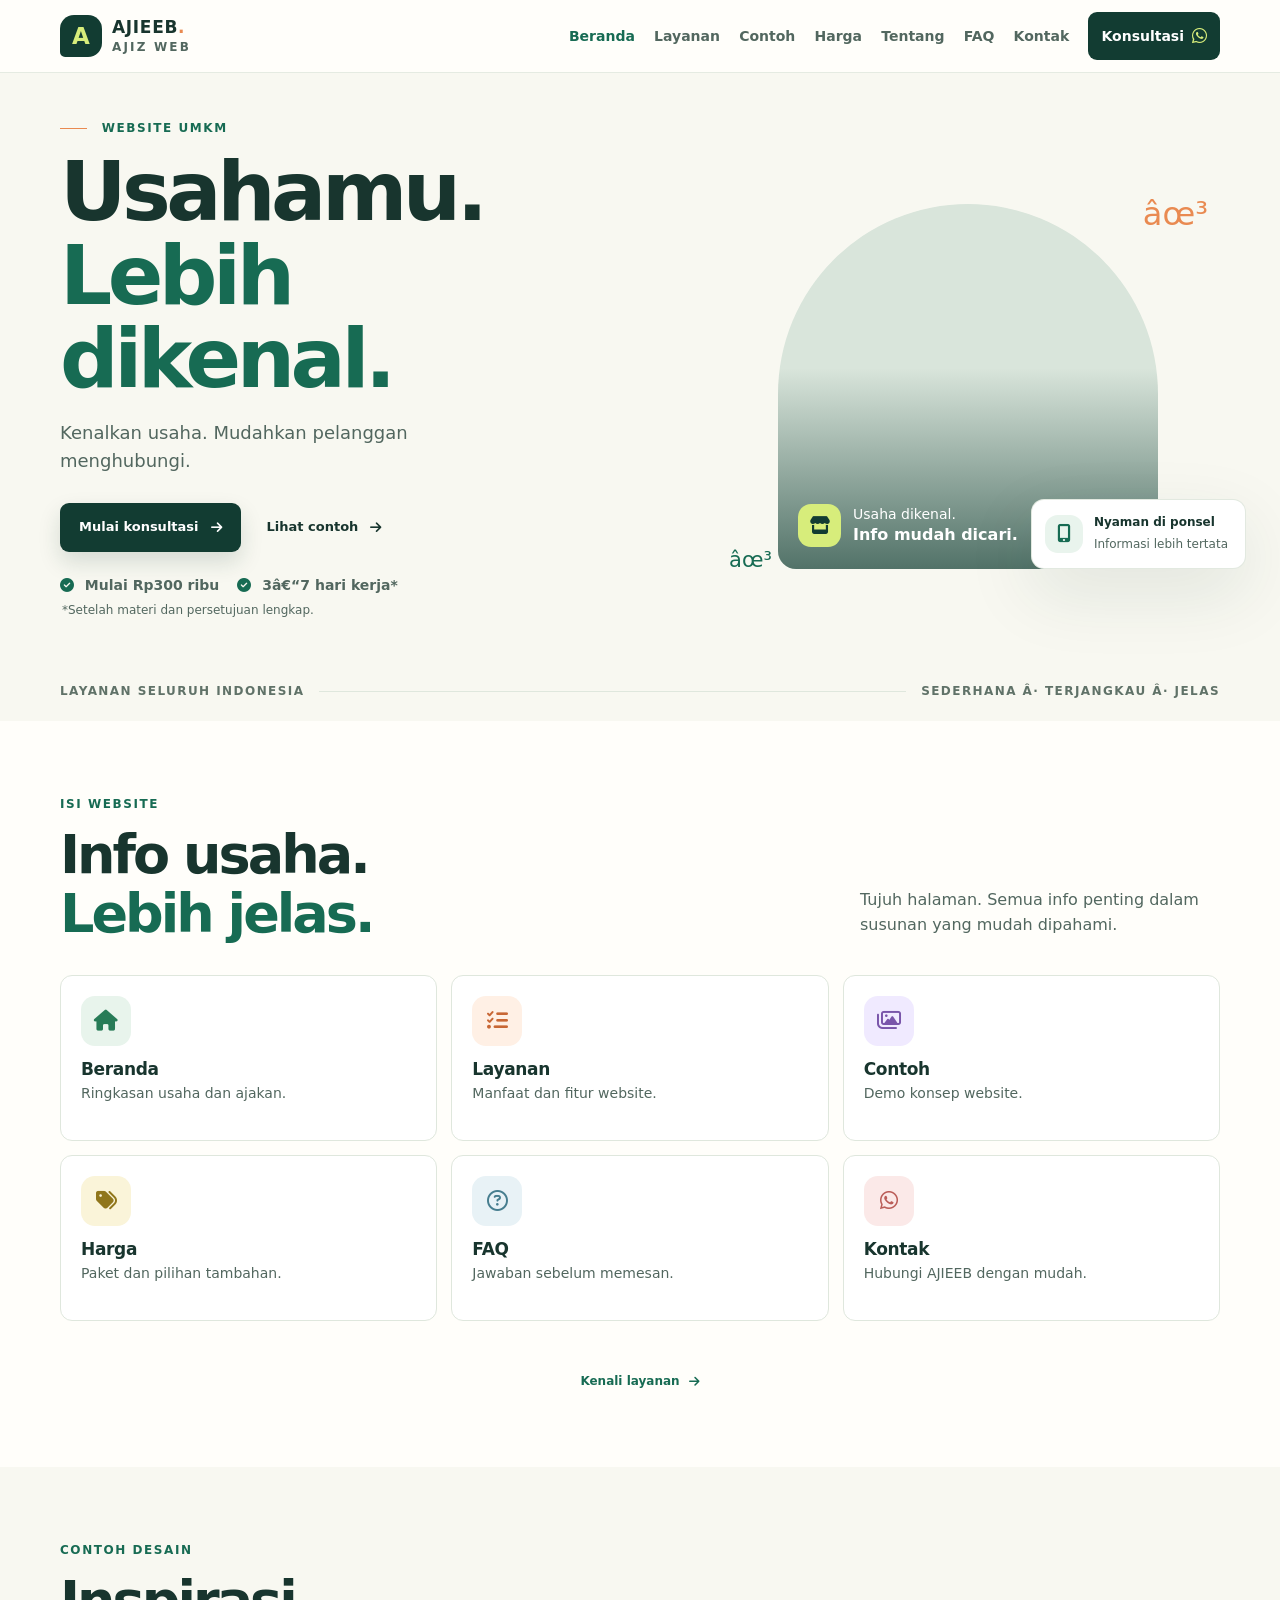
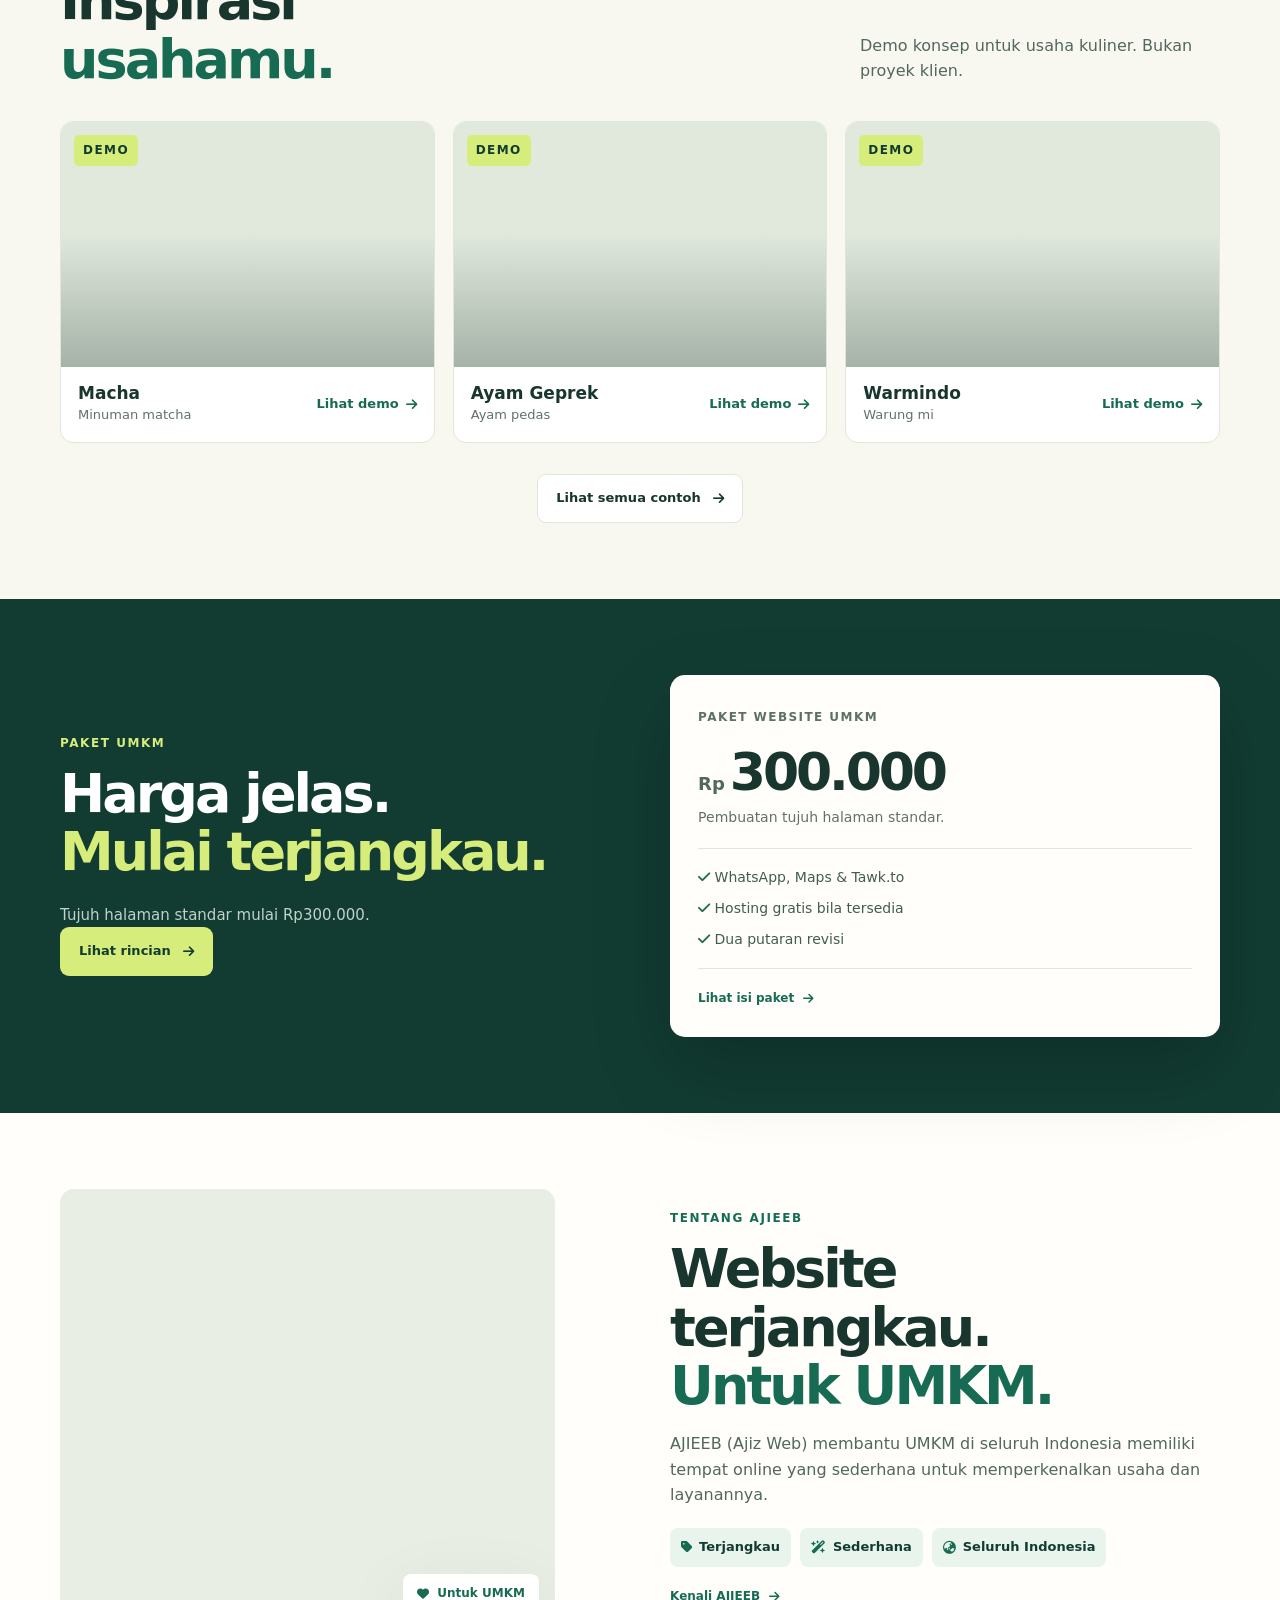
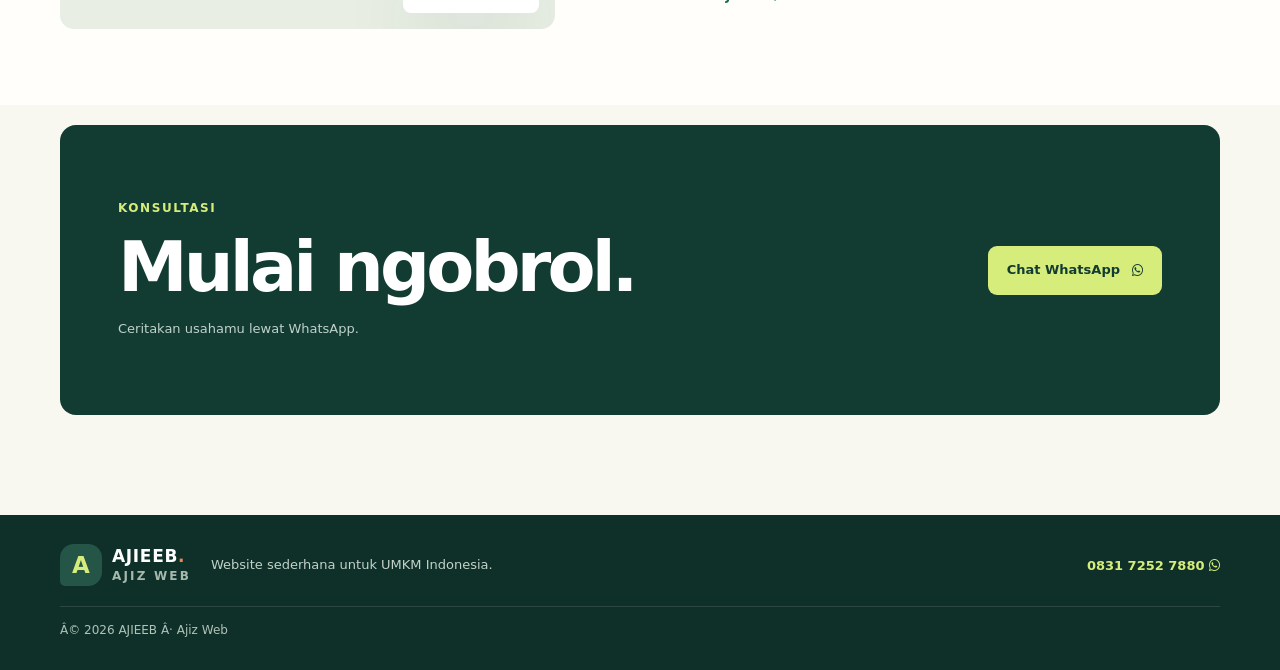
==== commit b8b68a07: "Improve contrast and page performance" ====
--- a/index.html
+++ b/index.html
@@ -6,11 +6,8 @@
   <meta name="theme-color" content="#123c32">
   <meta name="description" content="AJIEEB membantu UMKM di seluruh Indonesia membuat website yang sederhana dan terjangkau. Paket dasar tujuh halaman mulai Rp300.000.">
   <title>AJIEEB â€” Website Terjangkau untuk UMKM</title>
-  <link rel="preconnect" href="https://fonts.googleapis.com">
-  <link rel="preconnect" href="https://fonts.gstatic.com" crossorigin>
   <link rel="preconnect" href="https://images.unsplash.com">
-  <link href="https://fonts.googleapis.com/css2?family=DM+Sans:wght@400;500;600;700;800&family=Manrope:wght@500;600;700;800&display=swap" rel="stylesheet">
-  <link rel="stylesheet" href="https://cdnjs.cloudflare.com/ajax/libs/font-awesome/6.7.2/css/all.min.css">
+  <link rel="preconnect" href="https://cdnjs.cloudflare.com" crossorigin>
   <link rel="stylesheet" href="css/styles.css">
   <script src="js/main.js" defer></script>
   <link rel="canonical" href="https://ajieeb.gt.tc/">
@@ -37,7 +34,7 @@
         <div class="hero-actions"><a class="button button-primary" href="https://wa.me/6283172527880?text=Halo%20AJIEEB%2C%20saya%20ingin%20konsultasi%20website%20untuk%20usaha%20saya." target="_blank" rel="noopener noreferrer">Mulai konsultasi <i class="fa-solid fa-arrow-right" aria-hidden="true"></i></a><a class="button button-quiet" href="contoh.html">Lihat contoh <i class="fa-solid fa-arrow-right" aria-hidden="true"></i></a></div>
         <ul class="hero-points" aria-label="Ringkasan layanan"><li><i class="fa-solid fa-circle-check" aria-hidden="true"></i> Mulai Rp300 ribu</li><li><i class="fa-solid fa-circle-check" aria-hidden="true"></i> 3â€“7 hari kerja*</li></ul><p class="micro-note">*Setelah materi dan persetujuan lengkap.</p>
       </div>
-      <div class="hero-visual reveal" data-reveal-delay="120"><div class="hero-photo-wrap"><img class="hero-photo" src="https://images.unsplash.com/photo-1556742049-0cfed4f6a45d?auto=format&amp;fit=crop&amp;w=1100&amp;q=85" alt="Pemilik usaha melayani pelanggan di toko kecil" width="1100" height="1250" fetchpriority="high"><div class="photo-caption"><span class="caption-icon"><i class="fa-solid fa-store" aria-hidden="true"></i></span><span>Usaha dikenal.<br><strong>Info mudah dicari.</strong></span></div></div><div class="floating-note"><span class="floating-icon"><i class="fa-solid fa-mobile-screen-button" aria-hidden="true"></i></span><span><strong>Nyaman di ponsel</strong><small>Informasi lebih tertata</small></span></div><span class="hero-spark hero-spark-one" aria-hidden="true">âœ³</span><span class="hero-spark hero-spark-two" aria-hidden="true">âœ³</span></div>
+      <div class="hero-visual reveal" data-reveal-delay="120"><div class="hero-photo-wrap"><img class="hero-photo" src="https://images.unsplash.com/photo-1556742049-0cfed4f6a45d?auto=format&amp;fit=crop&amp;w=640&amp;q=72" alt="Pemilik usaha melayani pelanggan di toko kecil" width="1100" height="1250" fetchpriority="high" srcset="https://images.unsplash.com/photo-1556742049-0cfed4f6a45d?auto=format&amp;fit=crop&amp;w=360&amp;q=72 360w, https://images.unsplash.com/photo-1556742049-0cfed4f6a45d?auto=format&amp;fit=crop&amp;w=480&amp;q=72 480w, https://images.unsplash.com/photo-1556742049-0cfed4f6a45d?auto=format&amp;fit=crop&amp;w=640&amp;q=72 640w, https://images.unsplash.com/photo-1556742049-0cfed4f6a45d?auto=format&amp;fit=crop&amp;w=800&amp;q=72 800w" sizes="(max-width: 720px) 82vw, 380px"><div class="photo-caption"><span class="caption-icon"><i class="fa-solid fa-store" aria-hidden="true"></i></span><span>Usaha dikenal.<br><strong>Info mudah dicari.</strong></span></div></div><div class="floating-note"><span class="floating-icon"><i class="fa-solid fa-mobile-screen-button" aria-hidden="true"></i></span><span><strong>Nyaman di ponsel</strong><small>Informasi lebih tertata</small></span></div><span class="hero-spark hero-spark-one" aria-hidden="true">âœ³</span><span class="hero-spark hero-spark-two" aria-hidden="true">âœ³</span></div>
     </div><div class="hero-bottom container"><span>LAYANAN SELURUH INDONESIA</span><span class="hero-bottom-line"></span><span>SEDERHANA Â· TERJANGKAU Â· JELAS</span></div></section>
 
     <section class="section section-services" aria-labelledby="services-title"><div class="container">
@@ -47,13 +44,13 @@
     </div></section>
 
     <section class="section section-work" aria-labelledby="work-title"><div class="container"><div class="section-heading section-heading-row reveal"><div><p class="eyebrow">CONTOH DESAIN</p><h2 id="work-title">Inspirasi<br><span>usahamu.</span></h2></div><p class="section-intro">Demo konsep untuk usaha kuliner. Bukan proyek klien.</p></div>
-      <div class="portfolio-grid"><article class="portfolio-card reveal"><a class="portfolio-image" href="https://ajiz7onsite.github.io/Macha/" target="_blank" rel="noopener noreferrer" aria-label="Buka demo Macha"><img src="https://images.unsplash.com/photo-1515823064-d6e0c04616a7?auto=format&amp;fit=crop&amp;w=800&amp;q=80" alt="Minuman matcha dingin sebagai ilustrasi" width="800" height="620" loading="lazy"><span class="demo-badge">DEMO</span></a><div class="portfolio-info"><div><h3>Macha</h3><p>Minuman matcha</p></div><a href="https://ajiz7onsite.github.io/Macha/" target="_blank" rel="noopener noreferrer">Lihat demo <i class="fa-solid fa-arrow-right" aria-hidden="true"></i></a></div></article><article class="portfolio-card reveal" data-reveal-delay="60"><a class="portfolio-image" href="https://ajiz7onsite.github.io/AyamGeprek/" target="_blank" rel="noopener noreferrer" aria-label="Buka demo Ayam Geprek"><img src="https://images.unsplash.com/photo-1626082927389-6cd097cdc6ec?auto=format&amp;fit=crop&amp;w=800&amp;q=80" alt="Ayam goreng sebagai ilustrasi" width="800" height="620" loading="lazy"><span class="demo-badge">DEMO</span></a><div class="portfolio-info"><div><h3>Ayam Geprek</h3><p>Ayam pedas</p></div><a href="https://ajiz7onsite.github.io/AyamGeprek/" target="_blank" rel="noopener noreferrer">Lihat demo <i class="fa-solid fa-arrow-right" aria-hidden="true"></i></a></div></article><article class="portfolio-card reveal" data-reveal-delay="120"><a class="portfolio-image" href="https://ajiz7onsite.github.io/Warmindo/" target="_blank" rel="noopener noreferrer" aria-label="Buka demo Warmindo"><img src="https://images.unsplash.com/photo-1569718212165-3a8278d5f624?auto=format&amp;fit=crop&amp;w=800&amp;q=80" alt="Semangkuk mi sebagai ilustrasi" width="800" height="620" loading="lazy"><span class="demo-badge">DEMO</span></a><div class="portfolio-info"><div><h3>Warmindo</h3><p>Warung mi</p></div><a href="https://ajiz7onsite.github.io/Warmindo/" target="_blank" rel="noopener noreferrer">Lihat demo <i class="fa-solid fa-arrow-right" aria-hidden="true"></i></a></div></article></div>
+      <div class="portfolio-grid"><article class="portfolio-card reveal"><a class="portfolio-image" href="https://ajiz7onsite.github.io/Macha/" target="_blank" rel="noopener noreferrer" aria-label="Buka demo Macha"><img src="https://images.unsplash.com/photo-1515823064-d6e0c04616a7?auto=format&amp;fit=crop&amp;w=640&amp;q=72" alt="Minuman matcha dingin sebagai ilustrasi" width="800" height="620" loading="lazy" srcset="https://images.unsplash.com/photo-1515823064-d6e0c04616a7?auto=format&amp;fit=crop&amp;w=320&amp;q=72 320w, https://images.unsplash.com/photo-1515823064-d6e0c04616a7?auto=format&amp;fit=crop&amp;w=480&amp;q=72 480w, https://images.unsplash.com/photo-1515823064-d6e0c04616a7?auto=format&amp;fit=crop&amp;w=640&amp;q=72 640w, https://images.unsplash.com/photo-1515823064-d6e0c04616a7?auto=format&amp;fit=crop&amp;w=800&amp;q=72 800w" sizes="(max-width: 390px) 90vw, (max-width: 720px) 44vw, (max-width: 980px) 45vw, 360px"><span class="demo-badge">DEMO</span></a><div class="portfolio-info"><div><h3>Macha</h3><p>Minuman matcha</p></div><a href="https://ajiz7onsite.github.io/Macha/" target="_blank" rel="noopener noreferrer">Lihat demo <i class="fa-solid fa-arrow-right" aria-hidden="true"></i></a></div></article><article class="portfolio-card reveal" data-reveal-delay="60"><a class="portfolio-image" href="https://ajiz7onsite.github.io/AyamGeprek/" target="_blank" rel="noopener noreferrer" aria-label="Buka demo Ayam Geprek"><img src="https://images.unsplash.com/photo-1626082927389-6cd097cdc6ec?auto=format&amp;fit=crop&amp;w=640&amp;q=72" alt="Ayam goreng sebagai ilustrasi" width="800" height="620" loading="lazy" srcset="https://images.unsplash.com/photo-1626082927389-6cd097cdc6ec?auto=format&amp;fit=crop&amp;w=320&amp;q=72 320w, https://images.unsplash.com/photo-1626082927389-6cd097cdc6ec?auto=format&amp;fit=crop&amp;w=480&amp;q=72 480w, https://images.unsplash.com/photo-1626082927389-6cd097cdc6ec?auto=format&amp;fit=crop&amp;w=640&amp;q=72 640w, https://images.unsplash.com/photo-1626082927389-6cd097cdc6ec?auto=format&amp;fit=crop&amp;w=800&amp;q=72 800w" sizes="(max-width: 390px) 90vw, (max-width: 720px) 44vw, (max-width: 980px) 45vw, 360px"><span class="demo-badge">DEMO</span></a><div class="portfolio-info"><div><h3>Ayam Geprek</h3><p>Ayam pedas</p></div><a href="https://ajiz7onsite.github.io/AyamGeprek/" target="_blank" rel="noopener noreferrer">Lihat demo <i class="fa-solid fa-arrow-right" aria-hidden="true"></i></a></div></article><article class="portfolio-card reveal" data-reveal-delay="120"><a class="portfolio-image" href="https://ajiz7onsite.github.io/Warmindo/" target="_blank" rel="noopener noreferrer" aria-label="Buka demo Warmindo"><img src="https://images.unsplash.com/photo-1569718212165-3a8278d5f624?auto=format&amp;fit=crop&amp;w=640&amp;q=72" alt="Semangkuk mi sebagai ilustrasi" width="800" height="620" loading="lazy" srcset="https://images.unsplash.com/photo-1569718212165-3a8278d5f624?auto=format&amp;fit=crop&amp;w=320&amp;q=72 320w, https://images.unsplash.com/photo-1569718212165-3a8278d5f624?auto=format&amp;fit=crop&amp;w=480&amp;q=72 480w, https://images.unsplash.com/photo-1569718212165-3a8278d5f624?auto=format&amp;fit=crop&amp;w=640&amp;q=72 640w, https://images.unsplash.com/photo-1569718212165-3a8278d5f624?auto=format&amp;fit=crop&amp;w=800&amp;q=72 800w" sizes="(max-width: 390px) 90vw, (max-width: 720px) 44vw, (max-width: 980px) 45vw, 360px"><span class="demo-badge">DEMO</span></a><div class="portfolio-info"><div><h3>Warmindo</h3><p>Warung mi</p></div><a href="https://ajiz7onsite.github.io/Warmindo/" target="_blank" rel="noopener noreferrer">Lihat demo <i class="fa-solid fa-arrow-right" aria-hidden="true"></i></a></div></article></div>
       <div class="center-action"><a class="button button-outline" href="contoh.html">Lihat semua contoh <i class="fa-solid fa-arrow-right" aria-hidden="true"></i></a></div>
     </div></section>
 
     <section class="section section-pricing" aria-labelledby="price-title"><div class="container pricing-grid"><div class="pricing-copy reveal"><p class="eyebrow">PAKET UMKM</p><h2 id="price-title">Harga jelas.<br><span>Mulai terjangkau.</span></h2><p>Tujuh halaman standar mulai Rp300.000.</p><a class="button button-light" href="harga.html">Lihat rincian <i class="fa-solid fa-arrow-right" aria-hidden="true"></i></a></div><article class="price-card reveal" data-reveal-delay="120"><span class="price-label">PAKET WEBSITE UMKM</span><p class="price"><span>Rp</span>300.000</p><p class="price-caption">Pembuatan tujuh halaman standar.</p><ul class="included-list"><li><i class="fa-solid fa-check" aria-hidden="true"></i> WhatsApp, Maps & Tawk.to</li><li><i class="fa-solid fa-check" aria-hidden="true"></i> Hosting gratis bila tersedia</li><li><i class="fa-solid fa-check" aria-hidden="true"></i> Dua putaran revisi</li></ul><a class="text-link" href="harga.html">Lihat isi paket <i class="fa-solid fa-arrow-right" aria-hidden="true"></i></a></article></div></section>
 
-    <section class="section section-about" aria-labelledby="about-title"><div class="container about-grid"><div class="about-image-wrap reveal"><img src="https://images.unsplash.com/photo-1556761175-b413da4baf72?auto=format&amp;fit=crop&amp;w=1000&amp;q=85" alt="Pemilik usaha merencanakan kebutuhan bisnis" width="1000" height="900" loading="lazy"><span class="about-image-tag"><i class="fa-solid fa-heart" aria-hidden="true"></i> Untuk UMKM</span></div><div class="about-copy reveal" data-reveal-delay="100"><p class="eyebrow">TENTANG AJIEEB</p><h2 id="about-title">Website terjangkau.<br><span>Untuk UMKM.</span></h2><p>AJIEEB (Ajiz Web) membantu UMKM di seluruh Indonesia memiliki tempat online yang sederhana untuk memperkenalkan usaha dan layanannya.</p><div class="about-points"><span><i class="fa-solid fa-tag" aria-hidden="true"></i> Terjangkau</span><span><i class="fa-solid fa-wand-magic-sparkles" aria-hidden="true"></i> Sederhana</span><span><i class="fa-solid fa-earth-asia" aria-hidden="true"></i> Seluruh Indonesia</span></div><a class="text-link" href="tentang.html">Kenali AJIEEB <i class="fa-solid fa-arrow-right" aria-hidden="true"></i></a></div></div></section>
+    <section class="section section-about" aria-labelledby="about-title"><div class="container about-grid"><div class="about-image-wrap reveal"><img src="https://images.unsplash.com/photo-1556761175-b413da4baf72?auto=format&amp;fit=crop&amp;w=640&amp;q=72" alt="Pemilik usaha merencanakan kebutuhan bisnis" width="1000" height="900" loading="lazy" srcset="https://images.unsplash.com/photo-1556761175-b413da4baf72?auto=format&amp;fit=crop&amp;w=360&amp;q=72 360w, https://images.unsplash.com/photo-1556761175-b413da4baf72?auto=format&amp;fit=crop&amp;w=480&amp;q=72 480w, https://images.unsplash.com/photo-1556761175-b413da4baf72?auto=format&amp;fit=crop&amp;w=640&amp;q=72 640w, https://images.unsplash.com/photo-1556761175-b413da4baf72?auto=format&amp;fit=crop&amp;w=800&amp;q=72 800w" sizes="(max-width: 720px) 82vw, 380px"><span class="about-image-tag"><i class="fa-solid fa-heart" aria-hidden="true"></i> Untuk UMKM</span></div><div class="about-copy reveal" data-reveal-delay="100"><p class="eyebrow">TENTANG AJIEEB</p><h2 id="about-title">Website terjangkau.<br><span>Untuk UMKM.</span></h2><p>AJIEEB (Ajiz Web) membantu UMKM di seluruh Indonesia memiliki tempat online yang sederhana untuk memperkenalkan usaha dan layanannya.</p><div class="about-points"><span><i class="fa-solid fa-tag" aria-hidden="true"></i> Terjangkau</span><span><i class="fa-solid fa-wand-magic-sparkles" aria-hidden="true"></i> Sederhana</span><span><i class="fa-solid fa-earth-asia" aria-hidden="true"></i> Seluruh Indonesia</span></div><a class="text-link" href="tentang.html">Kenali AJIEEB <i class="fa-solid fa-arrow-right" aria-hidden="true"></i></a></div></div></section>
 
     <section class="contact-section" aria-labelledby="contact-title"><div class="container contact-card"><div><p class="eyebrow eyebrow-light">KONSULTASI</p><h2 id="contact-title">Mulai ngobrol.</h2><p>Ceritakan usahamu lewat WhatsApp.</p></div><a class="button button-light" href="https://wa.me/6283172527880?text=Halo%20AJIEEB%2C%20saya%20ingin%20konsultasi%20website%20untuk%20usaha%20saya." target="_blank" rel="noopener noreferrer">Chat WhatsApp <i class="fa-brands fa-whatsapp" aria-hidden="true"></i></a></div></section>
   </main>
--- a/css/styles.css
+++ b/css/styles.css
@@ -11,8 +11,8 @@
   --line: #dfe7dd;
   --orange: #e98a51;
   --shadow: 0 24px 70px rgba(18, 60, 50, .1);
-  --font-body: "DM Sans", "Segoe UI", sans-serif;
-  --font-display: "Manrope", "Segoe UI", sans-serif;
+  --font-body: system-ui, -apple-system, "Segoe UI", sans-serif;
+  --font-display: system-ui, -apple-system, "Segoe UI", sans-serif;
   --container: 1160px;
 }
 
@@ -28,6 +28,48 @@
 .skip-link { position: fixed; z-index: 1000; top: 8px; left: 8px; padding: 10px 14px; transform: translateY(-150%); border-radius: 8px; background: #fff; color: var(--ink); }
 .skip-link:focus { transform: translateY(0); }
 
+/* Font Awesome subset: load only icons used by the site, with the CDN font files. */
+@font-face { font-family: "AJIEEB FA Solid"; src: url("https://cdnjs.cloudflare.com/ajax/libs/font-awesome/6.7.2/webfonts/fa-solid-900.woff2") format("woff2"); font-style: normal; font-weight: 900; font-display: swap; }
+@font-face { font-family: "AJIEEB FA Regular"; src: url("https://cdnjs.cloudflare.com/ajax/libs/font-awesome/6.7.2/webfonts/fa-regular-400.woff2") format("woff2"); font-style: normal; font-weight: 400; font-display: swap; }
+@font-face { font-family: "AJIEEB FA Brands"; src: url("https://cdnjs.cloudflare.com/ajax/libs/font-awesome/6.7.2/webfonts/fa-brands-400.woff2") format("woff2"); font-style: normal; font-weight: 400; font-display: swap; }
+.fa-solid, .fas { font-family: "AJIEEB FA Solid"; font-style: normal; font-weight: 900; }
+.fa-regular, .far { font-family: "AJIEEB FA Regular"; font-style: normal; font-weight: 400; }
+.fa-brands, .fab { font-family: "AJIEEB FA Brands"; font-style: normal; font-weight: 400; }
+.fa-arrow-right::before { content: "\f061"; }
+.fa-arrow-up-right-from-square::before { content: "\f08e"; }
+.fa-bars::before { content: "\f0c9"; }
+.fa-basket-shopping::before { content: "\f291"; }
+.fa-bullseye::before { content: "\f140"; }
+.fa-check::before { content: "\f00c"; }
+.fa-circle-check::before { content: "\f058"; }
+.fa-circle-exclamation::before { content: "\f06a"; }
+.fa-circle-info::before { content: "\f05a"; }
+.fa-clock::before { content: "\f017"; }
+.fa-code::before { content: "\f121"; }
+.fa-comment-dots::before { content: "\f4ad"; }
+.fa-earth-asia::before { content: "\f57e"; }
+.fa-file-lines::before { content: "\f15c"; }
+.fa-globe::before { content: "\f0ac"; }
+.fa-heart::before { content: "\f004"; }
+.fa-house::before { content: "\f015"; }
+.fa-lightbulb::before { content: "\f0eb"; }
+.fa-list-check::before { content: "\f0ae"; }
+.fa-location-dot::before { content: "\f3c5"; }
+.fa-magnifying-glass-chart::before { content: "\e522"; }
+.fa-map-location-dot::before { content: "\f5a0"; }
+.fa-mobile-screen-button::before { content: "\f3cd"; }
+.fa-server::before { content: "\f233"; }
+.fa-store::before { content: "\f54e"; }
+.fa-tag::before { content: "\f02b"; }
+.fa-tags::before { content: "\f02c"; }
+.fa-wand-magic-sparkles::before { content: "\e2ca"; }
+.fa-circle-question::before { content: "\f059"; }
+.fa-comments::before { content: "\f086"; }
+.fa-image::before { content: "\f03e"; }
+.fa-images::before { content: "\f302"; }
+.fa-google::before { content: "\f1a0"; }
+.fa-whatsapp::before { content: "\f232"; }
+
 /* Header and shared controls */
 .site-header { position: sticky; z-index: 50; top: 0; border-bottom: 1px solid rgba(223, 231, 221, .8); background: rgba(255, 254, 250, .92); backdrop-filter: blur(16px); }
 .header-inner { min-height: 72px; display: flex; align-items: center; justify-content: space-between; gap: 20px; }
@@ -35,7 +77,7 @@
 .brand-mark { width: 42px; height: 42px; display: grid; place-items: center; border-radius: 14px 14px 14px 5px; background: var(--green-dark); color: var(--lime); font: 800 23px var(--font-display); }
 .brand-name { position: relative; font: 800 17px/1 var(--font-display); letter-spacing: .04em; }
 .brand-dot { color: var(--orange); }
-.brand-name small { display: block; margin-top: 5px; color: #829088; font: 600 12px/1 var(--font-body); letter-spacing: .18em; text-transform: uppercase; }
+.brand-name small { display: block; margin-top: 5px; color: var(--ink-soft); font: 600 12px/1 var(--font-body); letter-spacing: .18em; text-transform: uppercase; }
 .primary-nav { display: flex; align-items: center; gap: clamp(10px, 1.5vw, 20px); }
 .primary-nav > a:not(.nav-cta) { color: #52675f; font-size: 14px; font-weight: 700; transition: color .2s ease; }
 .primary-nav > a:not(.nav-cta):hover { color: var(--green); }
@@ -68,7 +110,7 @@
 .hero-actions { display: flex; align-items: center; flex-wrap: wrap; gap: 7px; margin-top: 28px; }
 .hero-points { display: flex; flex-wrap: wrap; gap: 18px; margin: 22px 0 0; padding: 0; list-style: none; color: var(--ink-soft); font-size: 14px; font-weight: 700; }
 .hero-points i { margin-right: 6px; color: var(--green); }
-.micro-note { margin: 5px 0 0 2px; color: #66786e; font-size: 12px; }
+.micro-note { margin: 5px 0 0 2px; color: var(--ink-soft); font-size: 12px; }
 .hero-visual { position: relative; min-height: 440px; display: flex; align-items: center; justify-content: center; }
 .hero-photo-wrap { position: relative; width: min(100%, 380px); height: 365px; overflow: hidden; border-radius: 190px 190px 18px 18px; background: #d9e5db; }
 .hero-photo { width: 100%; height: 100%; object-fit: cover; }
@@ -81,7 +123,7 @@
 .floating-note { animation: note-float 5s ease-in-out infinite; }
 @keyframes note-float { 50% { transform: translateY(-5px); } }
 .floating-note strong { font-size: 12px; }
-.floating-note small { margin-top: 3px; color: #819087; font-size: 12px; }
+.floating-note small { margin-top: 3px; color: var(--ink-soft); font-size: 12px; }
 .floating-icon { width: 38px; height: 38px; background: var(--green-light); color: var(--green); }
 .hero-spark { position: absolute; color: var(--orange); }
 .hero-spark-one { top: 22px; right: 12px; font-size: 32px; }
@@ -133,7 +175,7 @@
 .portfolio-info > a { display: inline-flex; align-items: center; gap: 7px; color: var(--green); font-size: 13px; font-weight: 800; white-space: nowrap; }
 .portfolio-info > a:hover { text-decoration: underline; }
 .work-more { display: flex; justify-content: center; margin-top: 34px; }
-.image-disclaimer { margin: 13px 0 0; color: #849088; text-align: center; font-size: 12px; }
+.image-disclaimer { margin: 13px 0 0; color: var(--ink-soft); text-align: center; font-size: 12px; }
 
 /* Pricing */
 .section-pricing { background: var(--green-dark); color: #fff; }
@@ -148,7 +190,7 @@
 .price-label, .add-on-title { color: #5d7065; font-size: 12px; font-weight: 900; letter-spacing: .12em; }
 .price-star { width: 37px; height: 37px; display: grid; place-items: center; border-radius: 11px; background: var(--green-light); color: var(--green); }
 .price { margin: 18px 0 0; font: 800 clamp(37px, 5vw, 52px)/1 var(--font-display); letter-spacing: -.06em; }
-.price > span { margin-right: 5px; color: #75837a; font: 700 18px var(--font-body); letter-spacing: 0; }
+.price > span { margin-right: 5px; color: var(--ink-soft); font: 700 18px var(--font-body); letter-spacing: 0; }
 .price-caption { margin: 8px 0 19px; color: #617268; font-size: 14px; }
 .included-list { display: grid; gap: 9px; margin: 0; padding: 17px 0; border-top: 1px solid var(--line); border-bottom: 1px solid var(--line); list-style: none; }
 .included-list li { color: #435c50; font-size: 14px; }
@@ -170,7 +212,7 @@
 .about-image-wrap img { height: 100%; object-fit: cover; }
 .about-image-tag { position: absolute; right: 16px; bottom: 16px; display: inline-flex; align-items: center; gap: 8px; padding: 10px 14px; border-radius: 8px; background: #fff; color: var(--green); font-size: 12px; font-weight: 800; box-shadow: var(--shadow); }
 .about-copy > p:not(.eyebrow) { margin: 16px 0 0; color: var(--ink-soft); font-size: 16px; }
-.about-placeholder { display: flex; align-items: center; gap: 9px; padding: 11px 13px; border: 1px dashed #b9c9bd; border-radius: 8px; color: #738178 !important; font-size: 12px !important; }
+.about-placeholder { display: flex; align-items: center; gap: 9px; padding: 11px 13px; border: 1px dashed #b9c9bd; border-radius: 8px; color: var(--ink-soft) !important; font-size: 12px !important; }
 .about-placeholder i { color: var(--green); }
 .about-points { display: flex; flex-wrap: wrap; gap: 9px; margin-top: 20px; }
 .about-points span { display: inline-flex; align-items: center; gap: 7px; padding: 9px 11px; border-radius: 8px; background: var(--green-light); color: var(--green-dark); font-size: 13px; font-weight: 700; }
@@ -272,7 +314,7 @@
 .contact-detail-link { display: flex; align-items: center; gap: 13px; max-width: 390px; margin-top: 24px; padding: 15px; border: 1px solid var(--line); border-radius: 11px; background: #fff; }
 .contact-detail-link > span:nth-child(2) { flex: 1; }
 .contact-detail-link small, .contact-detail-link strong { display: block; }
-.contact-detail-link small { color: #87938b; font-size: 12px; font-weight: 900; letter-spacing: .13em; }
+.contact-detail-link small { color: var(--ink-soft); font-size: 12px; font-weight: 900; letter-spacing: .13em; }
 .contact-detail-link strong { margin-top: 3px; font-size: 14px; }
 .contact-detail-link > i { color: var(--green); font-size: 12px; }
 .contact-region { margin-top: 18px !important; font-size: 12px !important; }
@@ -280,7 +322,7 @@
 .contact-start-card { padding: 30px; }
 .contact-start-image { width: calc(100% + 60px); height: 165px; margin: -30px -30px 21px; border-radius: 13px 13px 0 0; object-fit: cover; }
 .contact-start-card > p { color: var(--ink-soft); font-size: 13px; }
-.contact-start-card > small { display: block; margin-top: 13px; color: #7b8980; font-size: 12px; text-align: center; }
+.contact-start-card > small { display: block; margin-top: 13px; color: var(--ink-soft); font-size: 12px; text-align: center; }
 .faq-page-grid .faq-side-card .button { min-height: 44px; font-size: 12px; }
 
 :focus-visible { outline: 3px solid #df9a58; outline-offset: 3px; }
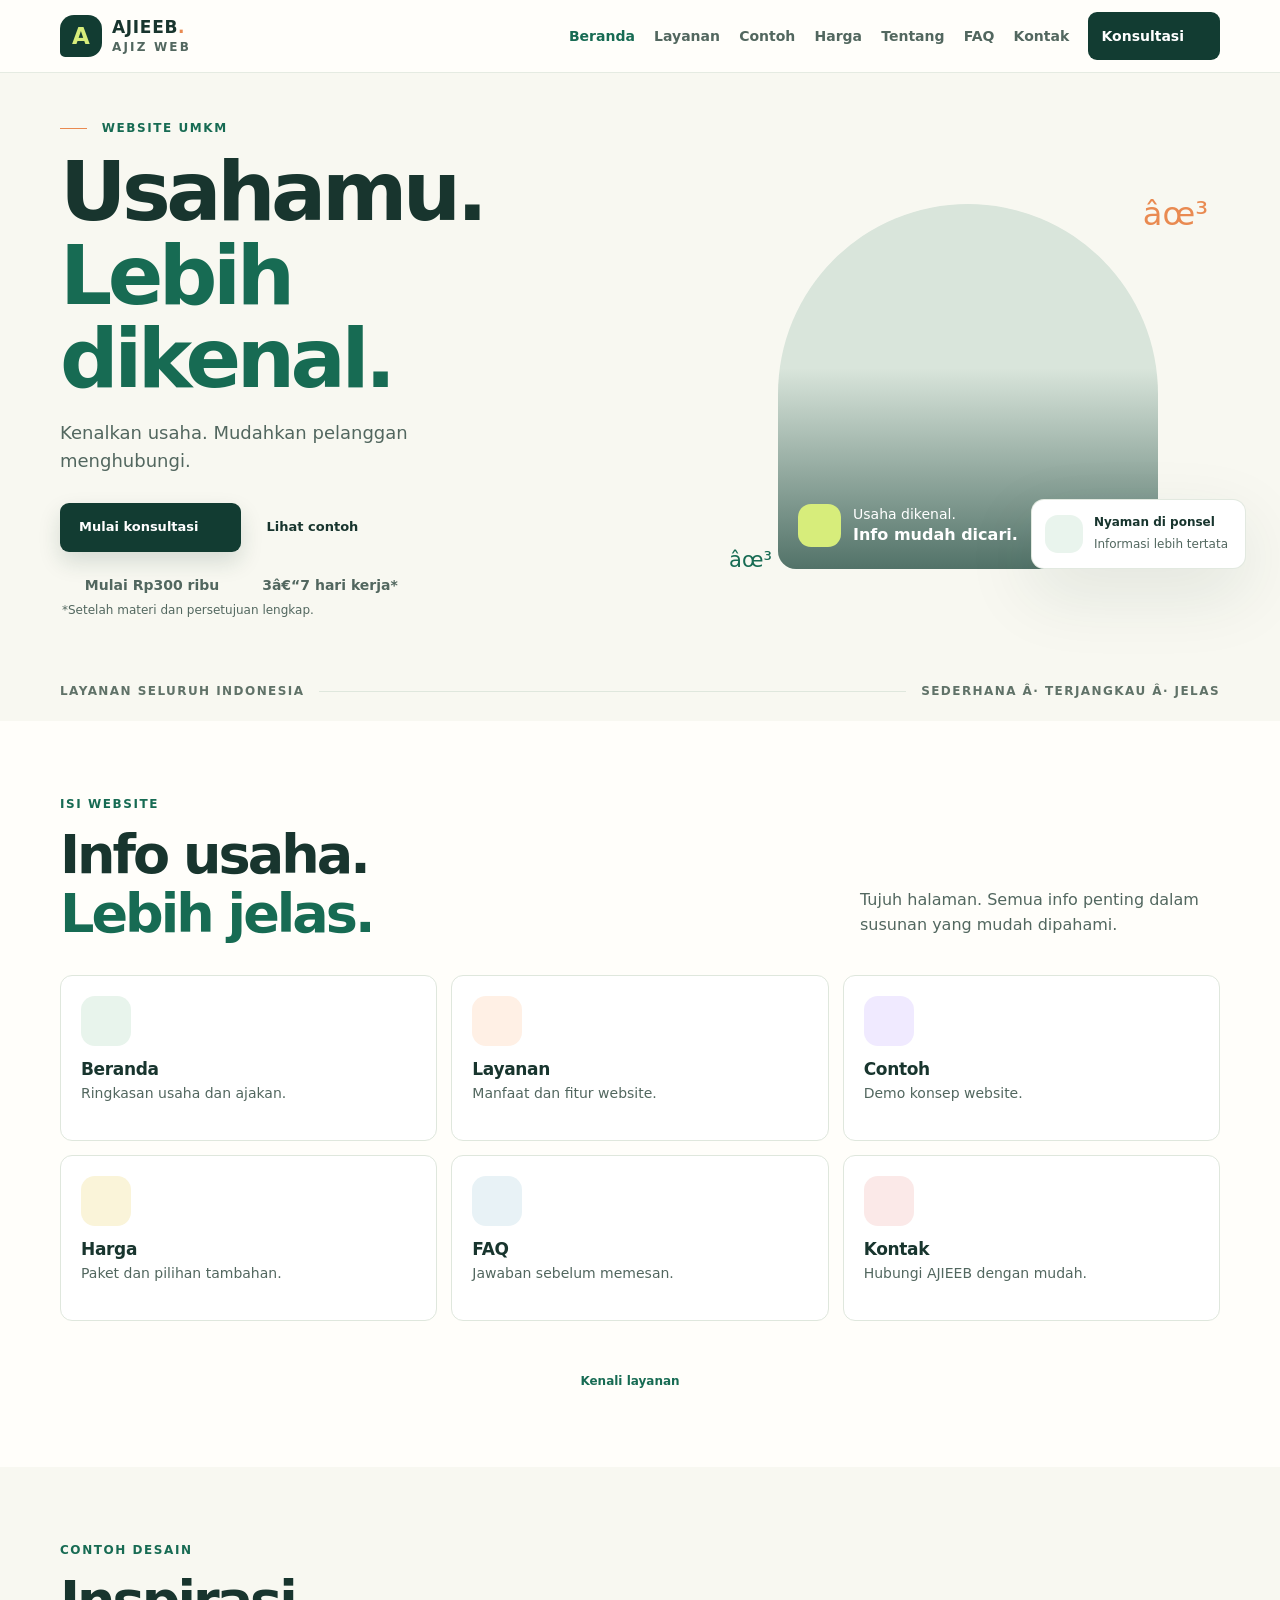
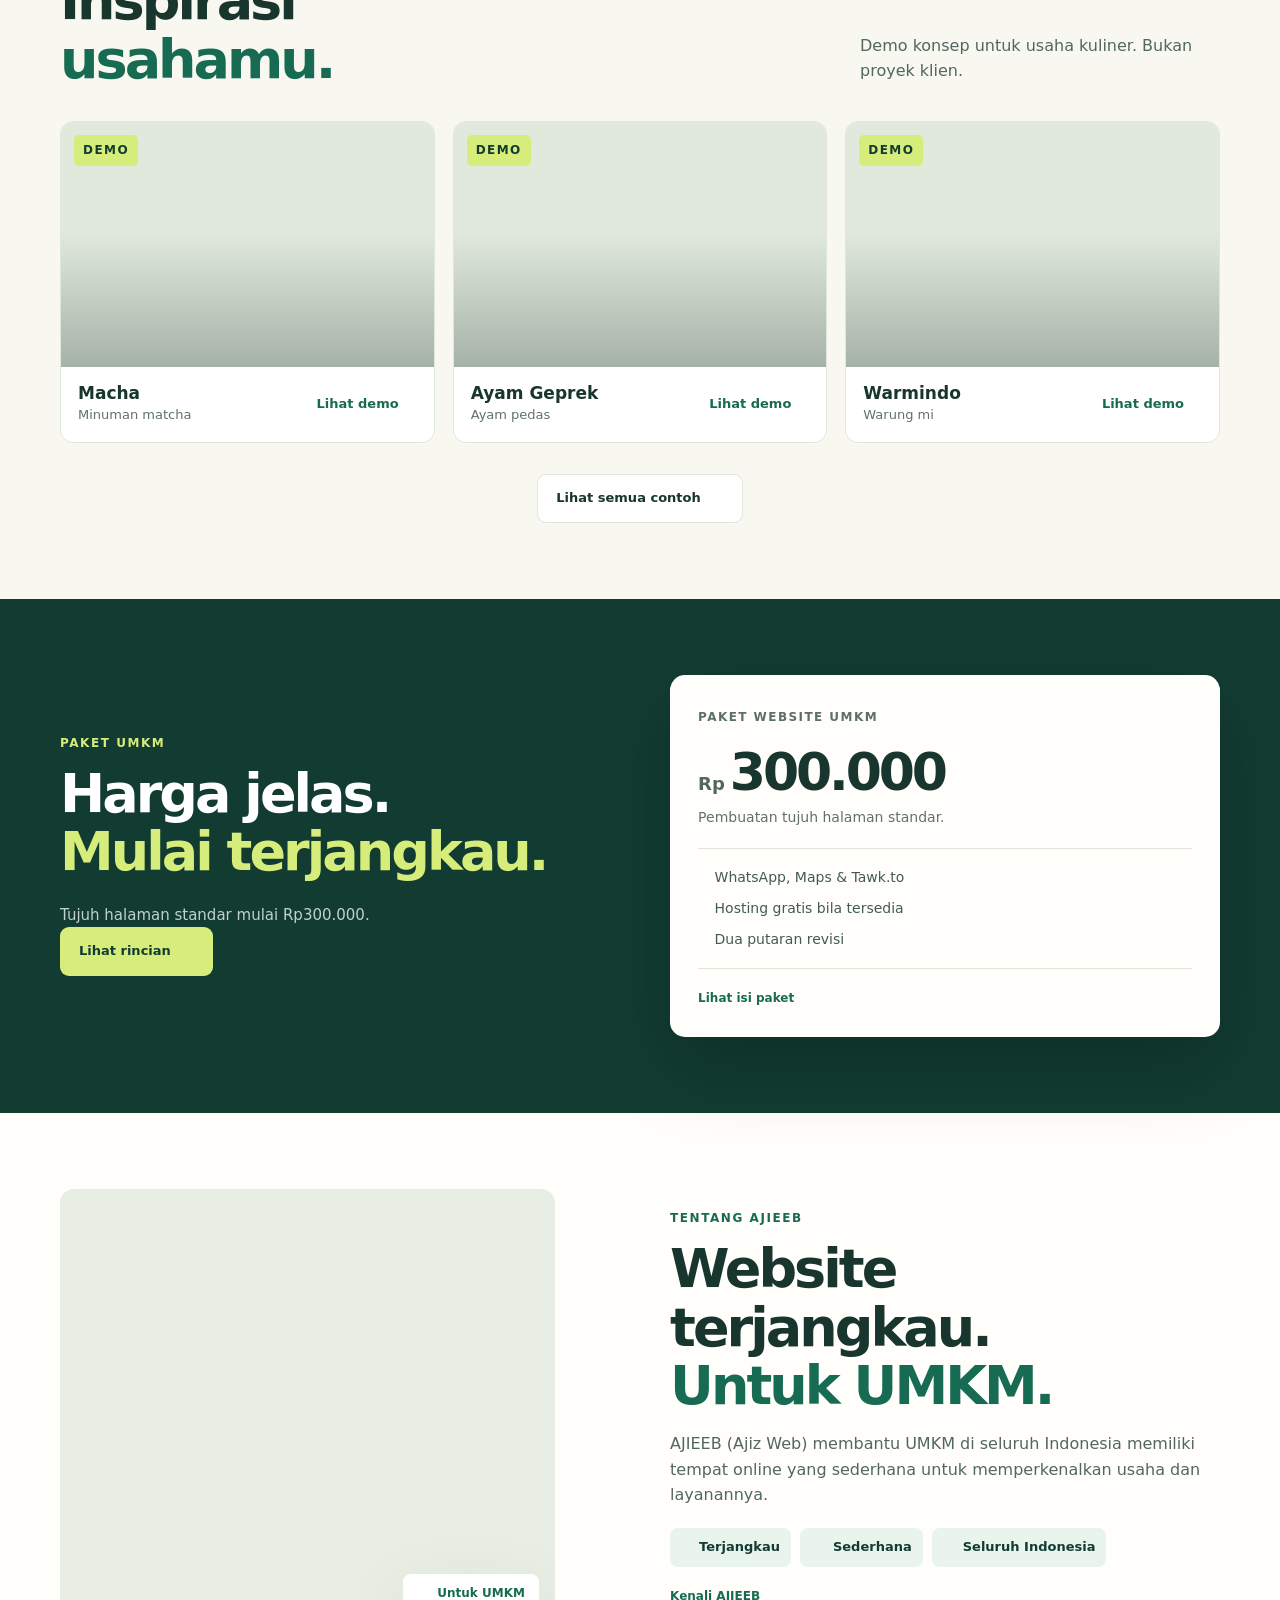
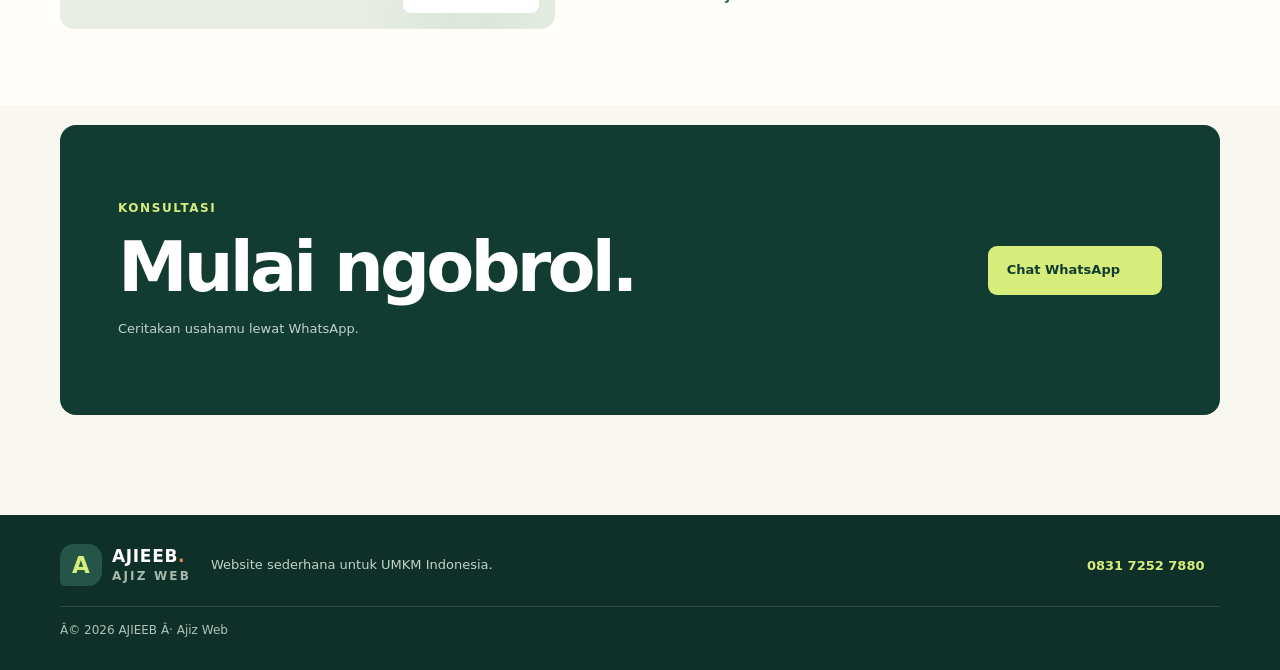
==== commit 3927e158: "Move icon fonts outside initial render path" ====
--- a/index.html
+++ b/index.html
@@ -1,5 +1,5 @@
 ﻿<!doctype html>
-<html lang="id">
+<html lang="id" class="icons-pending">
 <head>
   <meta charset="utf-8">
   <meta name="viewport" content="width=device-width, initial-scale=1">
@@ -8,7 +8,9 @@
   <title>AJIEEB â€” Website Terjangkau untuk UMKM</title>
   <link rel="preconnect" href="https://images.unsplash.com">
   <link rel="preconnect" href="https://cdnjs.cloudflare.com" crossorigin>
-  <link rel="stylesheet" href="css/styles.css">
+  <style>:root{color-scheme:light;--ink:#18352e;--ink-soft:#52675f;--green:#176b53;--green-dark:#123c32;--green-light:#e9f4ed;--lime:#d7ed7b;--cream:#f8f8f1;--paper:#fffefa;--line:#dfe7dd;--orange:#e98a51;--font-body:system-ui,-apple-system,"Segoe UI",sans-serif;--font-display:system-ui,-apple-system,"Segoe UI",sans-serif;--container:1160px}*{box-sizing:border-box}body{margin:0;background:var(--paper);color:var(--ink);font:16px/1.6 var(--font-body);-webkit-font-smoothing:antialiased}img{display:block;width:100%;height:auto}a{color:inherit;text-decoration:none}button{font:inherit}.container{width:min(var(--container),calc(100% - 48px));margin-inline:auto}.skip-link{position:fixed;z-index:1000;top:8px;left:8px;padding:10px 14px;transform:translateY(-150%);border-radius:8px;background:#fff;color:var(--ink)}.skip-link:focus{transform:translateY(0)}.site-header{position:sticky;z-index:50;top:0;border-bottom:1px solid rgba(223,231,221,.8);background:rgba(255,254,250,.92);backdrop-filter:blur(16px)}.header-inner{min-height:72px;display:flex;align-items:center;justify-content:space-between;gap:20px}.brand{display:inline-flex;align-items:center;gap:10px;flex:0 0 auto}.brand-mark{width:42px;height:42px;display:grid;place-items:center;border-radius:14px 14px 14px 5px;background:var(--green-dark);color:var(--lime);font:800 23px var(--font-display)}.brand-name{position:relative;font:800 17px/1 var(--font-display);letter-spacing:.04em}.brand-dot{color:var(--orange)}.brand-name small{display:block;margin-top:5px;color:var(--ink-soft);font:600 12px/1 var(--font-body);letter-spacing:.18em;text-transform:uppercase}.primary-nav{display:flex;align-items:center;gap:clamp(10px,1.5vw,20px)}.primary-nav>a:not(.nav-cta){color:#52675f;font-size:14px;font-weight:700}.nav-cta{display:inline-flex;align-items:center;gap:8px;padding:10px 13px;border-radius:9px;background:var(--green-dark);color:#fff;font-size:14px;font-weight:700}.menu-toggle{display:none;width:44px;height:44px;border:1px solid var(--line);border-radius:10px;background:#fff;color:var(--ink)}.button{min-height:49px;display:inline-flex;align-items:center;justify-content:center;gap:12px;padding:0 18px;border:1px solid transparent;border-radius:9px;font-size:13px;font-weight:800}.button-primary{background:var(--green-dark);color:#fff}.button-quiet{color:var(--ink)}.eyebrow{margin:0 0 14px;color:var(--green);font-size:12px;font-weight:800;letter-spacing:.13em;line-height:1.25}.hero{position:relative;padding:38px 0 20px;background:var(--cream)}.hero-grid{min-height:435px;display:grid;grid-template-columns:1fr .87fr;align-items:center;gap:clamp(34px,6vw,86px)}.hero-copy{padding:10px 0 42px}h1,h2{margin:0;font-family:var(--font-display);letter-spacing:-.055em}h1{max-width:670px;font-size:clamp(50px,6.5vw,82px);font-weight:800;line-height:1.02}h1 span,h2 span{color:var(--green)}.hero-description{max-width:440px;margin:18px 0 0;color:var(--ink-soft);font-size:18px;line-height:1.55}.hero-actions{display:flex;align-items:center;flex-wrap:wrap;gap:7px;margin-top:28px}.hero-points{display:flex;flex-wrap:wrap;gap:18px;margin:22px 0 0;padding:0;list-style:none;color:var(--ink-soft);font-size:14px;font-weight:700}.micro-note{margin:5px 0 0 2px;color:var(--ink-soft);font-size:12px}.hero-visual{position:relative;min-height:440px;display:flex;align-items:center;justify-content:center}.hero-photo-wrap{position:relative;width:min(100%,380px);height:365px;overflow:hidden;border-radius:190px 190px 18px 18px;background:#d9e5db}.hero-photo{width:100%;height:100%;object-fit:cover}.photo-caption{position:absolute;z-index:1;right:20px;bottom:22px;left:20px;display:flex;align-items:center;gap:12px;color:#fff;font-size:14px;line-height:1.4}.photo-caption strong{font-size:16px}.floating-note{position:absolute;right:-26px;bottom:38px;display:flex;align-items:center;gap:11px;padding:13px 17px 13px 13px;border:1px solid rgba(223,231,221,.9);border-radius:13px;background:#fff;box-shadow:0 24px 70px rgba(18,60,50,.1)}.floating-note strong,.floating-note small{display:block}.floating-note strong{font-size:12px}.floating-note small{margin-top:3px;color:var(--ink-soft);font-size:12px}.page-hero{padding:52px 0 48px;background:var(--cream)}.page-hero-inner{max-width:var(--container)}.page-hero h1{font-size:clamp(43px,6.5vw,76px)}.page-lead{max-width:620px;margin:16px 0 21px;color:var(--ink-soft);font-size:18px;line-height:1.5}.button-primary{background:var(--green-dark);color:#fff}@media(max-width:720px){.container{width:min(var(--container),calc(100% - 34px))}.header-inner{min-height:68px}.menu-toggle{display:grid;place-items:center;cursor:pointer}.primary-nav{position:absolute;top:67px;right:17px;left:17px;display:none;align-items:stretch;gap:0;padding:8px;border:1px solid var(--line);border-radius:12px;background:var(--paper);box-shadow:0 24px 70px rgba(18,60,50,.1)}.primary-nav.is-open{display:flex;flex-direction:column}.primary-nav>a:not(.nav-cta){padding:12px;border-bottom:1px solid #edf0e8}.nav-cta{justify-content:center;margin-top:8px}.hero{padding-top:34px}.hero-grid{grid-template-columns:1fr;gap:23px}.hero-copy{padding-bottom:0}h1{font-size:clamp(46px,12vw,68px)}.page-hero{padding:40px 0 36px}.page-hero h1{font-size:clamp(40px,10vw,60px)}.hero-description{max-width:430px;font-size:17px}.hero-visual{min-height:330px}.hero-photo-wrap{width:min(82%,350px);height:315px}.floating-note{right:0;bottom:22px}.hero-points{gap:12px}}@media(max-width:390px){.hero-actions{align-items:stretch;flex-direction:column}.button-quiet{justify-content:flex-start}.hero-points{gap:9px;flex-direction:column}}html.icons-pending .fa-solid,html.icons-pending .fa-regular,html.icons-pending .fa-brands{visibility:hidden}html.icons-ready .fa-solid,html.icons-ready .fa-regular,html.icons-ready .fa-brands{visibility:visible}</style>
+  <link rel="preload" href="css/styles.css" as="style" onload="this.onload=null;this.rel='stylesheet'">
+  <noscript><link rel="stylesheet" href="css/styles.css"><link rel="stylesheet" href="css/icon-fonts.css"><style>html.icons-pending .fa-solid,html.icons-pending .fa-regular,html.icons-pending .fa-brands{visibility:visible}</style></noscript>
   <script src="js/main.js" defer></script>
   <link rel="canonical" href="https://ajieeb.gt.tc/">
   <meta property="og:locale" content="id_ID">
@@ -30,11 +32,11 @@
 
   <main id="main-content">
     <section class="hero section-shell" aria-labelledby="hero-title"><div class="container hero-grid">
-      <div class="hero-copy reveal"><p class="eyebrow"><span class="eyebrow-line"></span> WEBSITE UMKM</p><h1 id="hero-title">Usahamu.<br><span>Lebih dikenal.</span></h1><p class="hero-description">Kenalkan usaha. Mudahkan pelanggan menghubungi.</p>
+      <div class="hero-copy"><p class="eyebrow"><span class="eyebrow-line"></span> WEBSITE UMKM</p><h1 id="hero-title">Usahamu.<br><span>Lebih dikenal.</span></h1><p class="hero-description">Kenalkan usaha. Mudahkan pelanggan menghubungi.</p>
         <div class="hero-actions"><a class="button button-primary" href="https://wa.me/6283172527880?text=Halo%20AJIEEB%2C%20saya%20ingin%20konsultasi%20website%20untuk%20usaha%20saya." target="_blank" rel="noopener noreferrer">Mulai konsultasi <i class="fa-solid fa-arrow-right" aria-hidden="true"></i></a><a class="button button-quiet" href="contoh.html">Lihat contoh <i class="fa-solid fa-arrow-right" aria-hidden="true"></i></a></div>
         <ul class="hero-points" aria-label="Ringkasan layanan"><li><i class="fa-solid fa-circle-check" aria-hidden="true"></i> Mulai Rp300 ribu</li><li><i class="fa-solid fa-circle-check" aria-hidden="true"></i> 3â€“7 hari kerja*</li></ul><p class="micro-note">*Setelah materi dan persetujuan lengkap.</p>
       </div>
-      <div class="hero-visual reveal" data-reveal-delay="120"><div class="hero-photo-wrap"><img class="hero-photo" src="https://images.unsplash.com/photo-1556742049-0cfed4f6a45d?auto=format&amp;fit=crop&amp;w=640&amp;q=72" alt="Pemilik usaha melayani pelanggan di toko kecil" width="1100" height="1250" fetchpriority="high" srcset="https://images.unsplash.com/photo-1556742049-0cfed4f6a45d?auto=format&amp;fit=crop&amp;w=360&amp;q=72 360w, https://images.unsplash.com/photo-1556742049-0cfed4f6a45d?auto=format&amp;fit=crop&amp;w=480&amp;q=72 480w, https://images.unsplash.com/photo-1556742049-0cfed4f6a45d?auto=format&amp;fit=crop&amp;w=640&amp;q=72 640w, https://images.unsplash.com/photo-1556742049-0cfed4f6a45d?auto=format&amp;fit=crop&amp;w=800&amp;q=72 800w" sizes="(max-width: 720px) 82vw, 380px"><div class="photo-caption"><span class="caption-icon"><i class="fa-solid fa-store" aria-hidden="true"></i></span><span>Usaha dikenal.<br><strong>Info mudah dicari.</strong></span></div></div><div class="floating-note"><span class="floating-icon"><i class="fa-solid fa-mobile-screen-button" aria-hidden="true"></i></span><span><strong>Nyaman di ponsel</strong><small>Informasi lebih tertata</small></span></div><span class="hero-spark hero-spark-one" aria-hidden="true">âœ³</span><span class="hero-spark hero-spark-two" aria-hidden="true">âœ³</span></div>
+      <div class="hero-visual"><div class="hero-photo-wrap"><img class="hero-photo" src="https://images.unsplash.com/photo-1556742049-0cfed4f6a45d?auto=format&amp;fit=crop&amp;w=640&amp;q=72" alt="Pemilik usaha melayani pelanggan di toko kecil" width="1100" height="1250" fetchpriority="high" srcset="https://images.unsplash.com/photo-1556742049-0cfed4f6a45d?auto=format&amp;fit=crop&amp;w=360&amp;q=72 360w, https://images.unsplash.com/photo-1556742049-0cfed4f6a45d?auto=format&amp;fit=crop&amp;w=480&amp;q=72 480w, https://images.unsplash.com/photo-1556742049-0cfed4f6a45d?auto=format&amp;fit=crop&amp;w=640&amp;q=72 640w, https://images.unsplash.com/photo-1556742049-0cfed4f6a45d?auto=format&amp;fit=crop&amp;w=800&amp;q=72 800w" sizes="(max-width: 720px) 82vw, 380px"><div class="photo-caption"><span class="caption-icon"><i class="fa-solid fa-store" aria-hidden="true"></i></span><span>Usaha dikenal.<br><strong>Info mudah dicari.</strong></span></div></div><div class="floating-note"><span class="floating-icon"><i class="fa-solid fa-mobile-screen-button" aria-hidden="true"></i></span><span><strong>Nyaman di ponsel</strong><small>Informasi lebih tertata</small></span></div><span class="hero-spark hero-spark-one" aria-hidden="true">âœ³</span><span class="hero-spark hero-spark-two" aria-hidden="true">âœ³</span></div>
     </div><div class="hero-bottom container"><span>LAYANAN SELURUH INDONESIA</span><span class="hero-bottom-line"></span><span>SEDERHANA Â· TERJANGKAU Â· JELAS</span></div></section>
 
     <section class="section section-services" aria-labelledby="services-title"><div class="container">
--- a/css/styles.css
+++ b/css/styles.css
@@ -29,12 +29,11 @@
 .skip-link:focus { transform: translateY(0); }
 
 /* Font Awesome subset: load only icons used by the site, with the CDN font files. */
-@font-face { font-family: "AJIEEB FA Solid"; src: url("https://cdnjs.cloudflare.com/ajax/libs/font-awesome/6.7.2/webfonts/fa-solid-900.woff2") format("woff2"); font-style: normal; font-weight: 900; font-display: swap; }
-@font-face { font-family: "AJIEEB FA Regular"; src: url("https://cdnjs.cloudflare.com/ajax/libs/font-awesome/6.7.2/webfonts/fa-regular-400.woff2") format("woff2"); font-style: normal; font-weight: 400; font-display: swap; }
-@font-face { font-family: "AJIEEB FA Brands"; src: url("https://cdnjs.cloudflare.com/ajax/libs/font-awesome/6.7.2/webfonts/fa-brands-400.woff2") format("woff2"); font-style: normal; font-weight: 400; font-display: swap; }
 .fa-solid, .fas { font-family: "AJIEEB FA Solid"; font-style: normal; font-weight: 900; }
 .fa-regular, .far { font-family: "AJIEEB FA Regular"; font-style: normal; font-weight: 400; }
 .fa-brands, .fab { font-family: "AJIEEB FA Brands"; font-style: normal; font-weight: 400; }
+html.icons-pending .fa-solid, html.icons-pending .fa-regular, html.icons-pending .fa-brands { visibility: hidden; }
+html.icons-ready .fa-solid, html.icons-ready .fa-regular, html.icons-ready .fa-brands { visibility: visible; }
 .fa-arrow-right::before { content: "\f061"; }
 .fa-arrow-up-right-from-square::before { content: "\f08e"; }
 .fa-bars::before { content: "\f0c9"; }
@@ -63,6 +62,7 @@
 .fa-tag::before { content: "\f02b"; }
 .fa-tags::before { content: "\f02c"; }
 .fa-wand-magic-sparkles::before { content: "\e2ca"; }
+.fa-xmark::before { content: "\f00d"; }
 .fa-circle-question::before { content: "\f059"; }
 .fa-comments::before { content: "\f086"; }
 .fa-image::before { content: "\f03e"; }
--- a/css/styles.css
+++ b/css/styles.css
@@ -29,12 +29,11 @@
 .skip-link:focus { transform: translateY(0); }
 
 /* Font Awesome subset: load only icons used by the site, with the CDN font files. */
-@font-face { font-family: "AJIEEB FA Solid"; src: url("https://cdnjs.cloudflare.com/ajax/libs/font-awesome/6.7.2/webfonts/fa-solid-900.woff2") format("woff2"); font-style: normal; font-weight: 900; font-display: swap; }
-@font-face { font-family: "AJIEEB FA Regular"; src: url("https://cdnjs.cloudflare.com/ajax/libs/font-awesome/6.7.2/webfonts/fa-regular-400.woff2") format("woff2"); font-style: normal; font-weight: 400; font-display: swap; }
-@font-face { font-family: "AJIEEB FA Brands"; src: url("https://cdnjs.cloudflare.com/ajax/libs/font-awesome/6.7.2/webfonts/fa-brands-400.woff2") format("woff2"); font-style: normal; font-weight: 400; font-display: swap; }
 .fa-solid, .fas { font-family: "AJIEEB FA Solid"; font-style: normal; font-weight: 900; }
 .fa-regular, .far { font-family: "AJIEEB FA Regular"; font-style: normal; font-weight: 400; }
 .fa-brands, .fab { font-family: "AJIEEB FA Brands"; font-style: normal; font-weight: 400; }
+html.icons-pending .fa-solid, html.icons-pending .fa-regular, html.icons-pending .fa-brands { visibility: hidden; }
+html.icons-ready .fa-solid, html.icons-ready .fa-regular, html.icons-ready .fa-brands { visibility: visible; }
 .fa-arrow-right::before { content: "\f061"; }
 .fa-arrow-up-right-from-square::before { content: "\f08e"; }
 .fa-bars::before { content: "\f0c9"; }
@@ -63,6 +62,7 @@
 .fa-tag::before { content: "\f02b"; }
 .fa-tags::before { content: "\f02c"; }
 .fa-wand-magic-sparkles::before { content: "\e2ca"; }
+.fa-xmark::before { content: "\f00d"; }
 .fa-circle-question::before { content: "\f059"; }
 .fa-comments::before { content: "\f086"; }
 .fa-image::before { content: "\f03e"; }
--- a/css/icon-fonts.css
+++ b/css/icon-fonts.css
@@ -0,0 +1,24 @@
+/* Loaded after the page's load event so icon fonts are outside the LCP chain. */
+@font-face {
+  font-family: "AJIEEB FA Solid";
+  src: url("https://cdnjs.cloudflare.com/ajax/libs/font-awesome/6.7.2/webfonts/fa-solid-900.woff2") format("woff2");
+  font-style: normal;
+  font-weight: 900;
+  font-display: swap;
+}
+
+@font-face {
+  font-family: "AJIEEB FA Regular";
+  src: url("https://cdnjs.cloudflare.com/ajax/libs/font-awesome/6.7.2/webfonts/fa-regular-400.woff2") format("woff2");
+  font-style: normal;
+  font-weight: 400;
+  font-display: swap;
+}
+
+@font-face {
+  font-family: "AJIEEB FA Brands";
+  src: url("https://cdnjs.cloudflare.com/ajax/libs/font-awesome/6.7.2/webfonts/fa-brands-400.woff2") format("woff2");
+  font-style: normal;
+  font-weight: 400;
+  font-display: swap;
+}
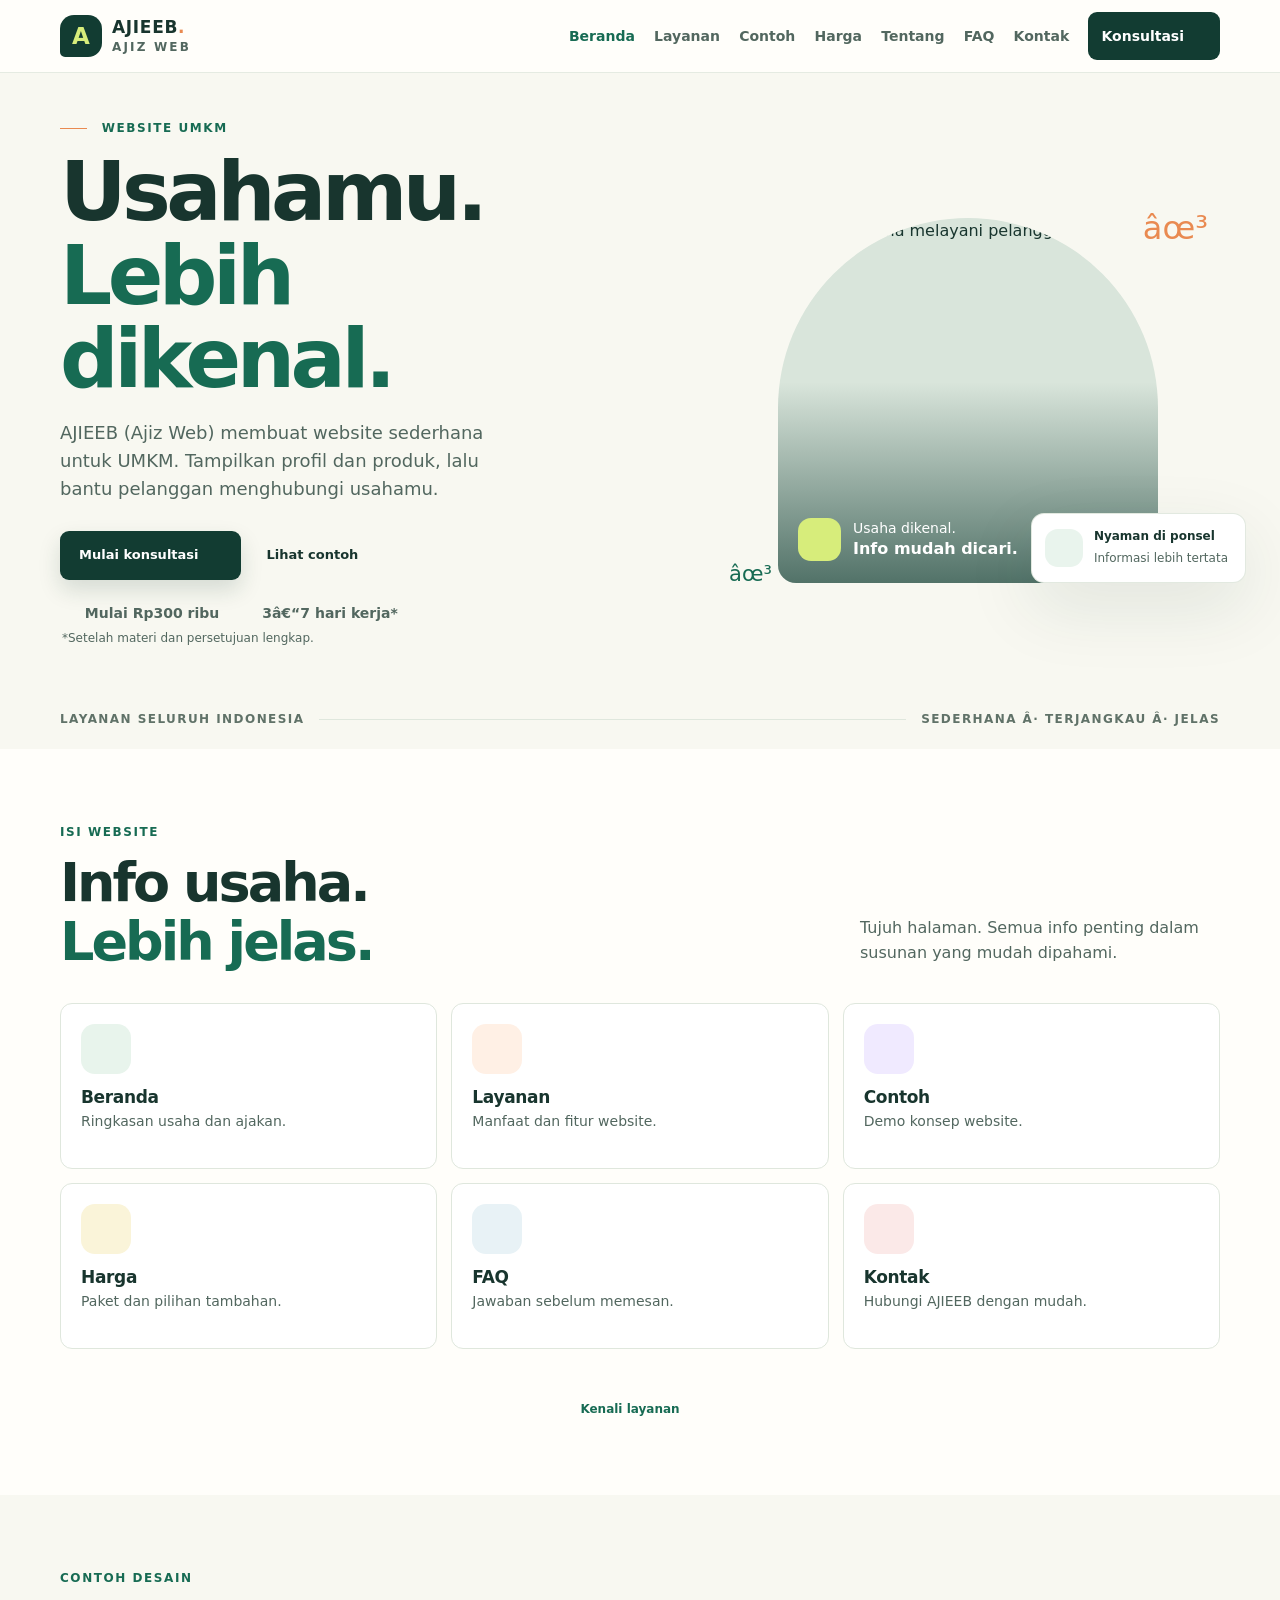
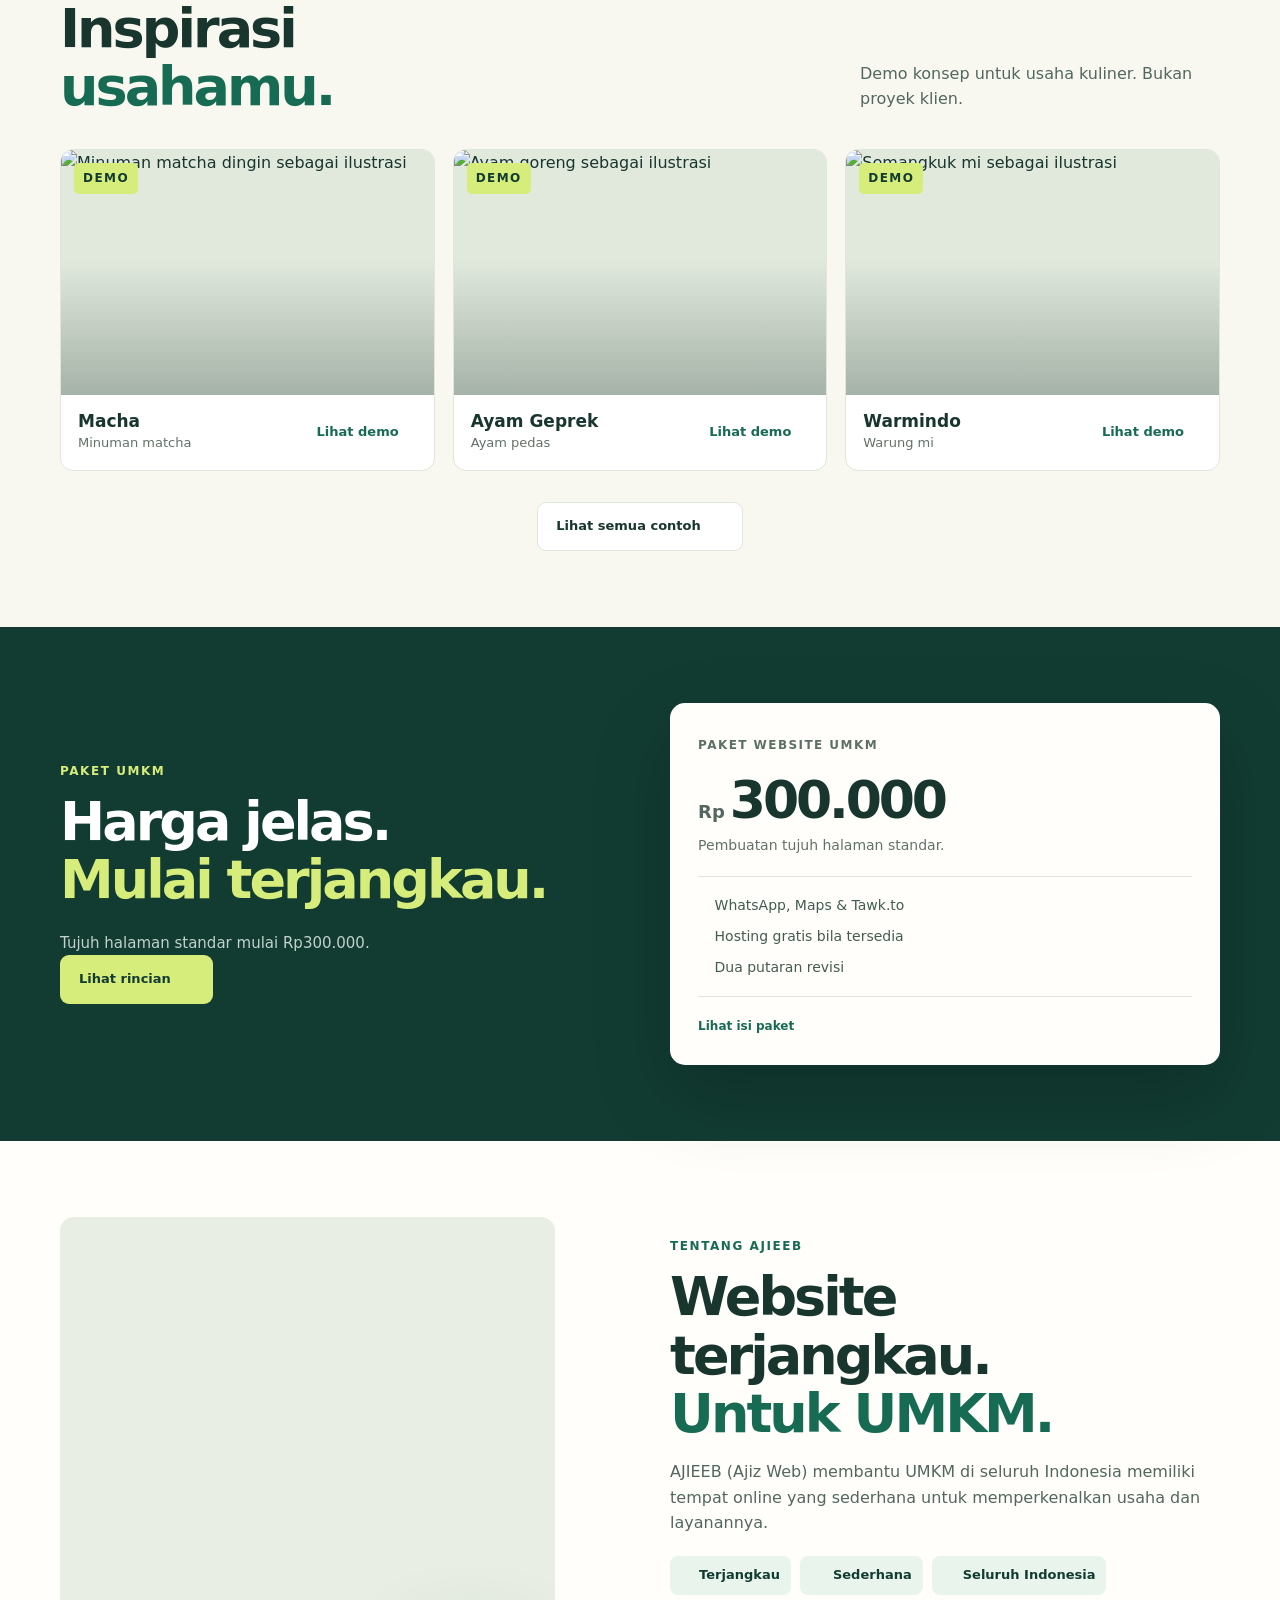
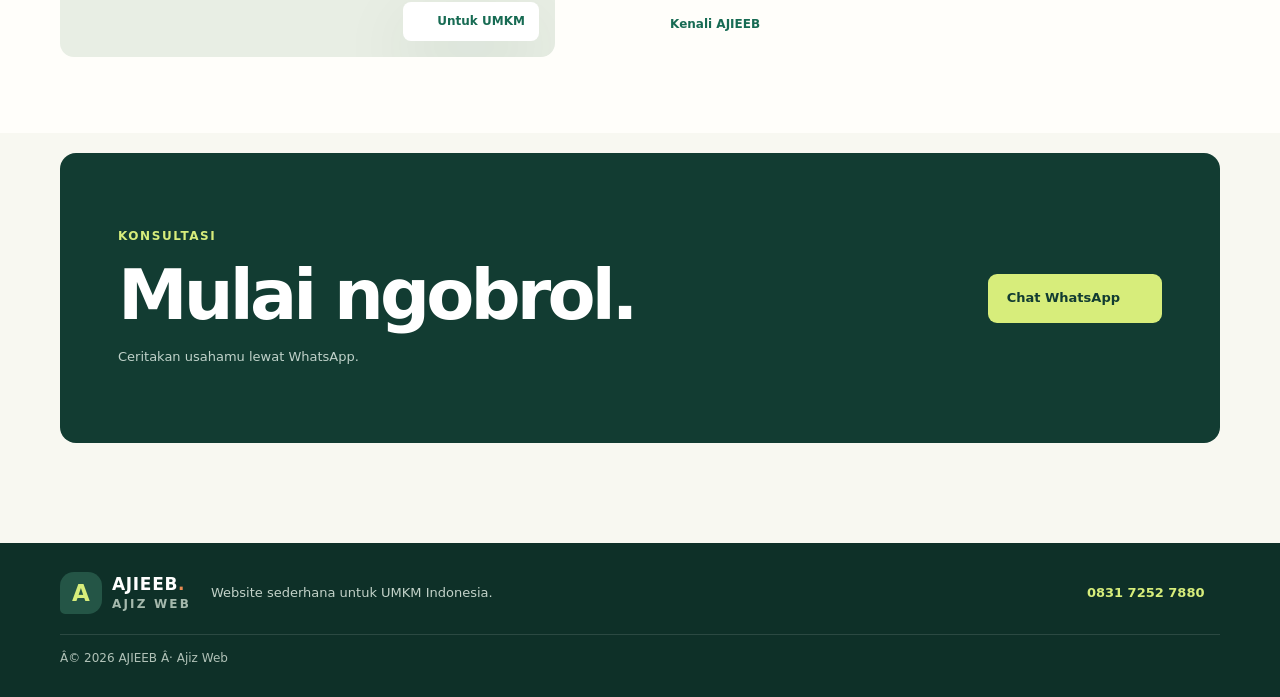
==== commit 58a42fe5: "Strengthen AJIEEB website SEO" ====
--- a/index.html
+++ b/index.html
@@ -4,8 +4,8 @@
   <meta charset="utf-8">
   <meta name="viewport" content="width=device-width, initial-scale=1">
   <meta name="theme-color" content="#123c32">
-  <meta name="description" content="AJIEEB membantu UMKM di seluruh Indonesia membuat website yang sederhana dan terjangkau. Paket dasar tujuh halaman mulai Rp300.000.">
-  <title>AJIEEB â€” Website Terjangkau untuk UMKM</title>
+  <meta name="description" content="Jasa pembuatan website UMKM dari AJIEEB (Ajiz Web). Paket 7 halaman Rp300.000, melayani usaha di seluruh Indonesia.">
+  <title>Jasa Pembuatan Website UMKM | AJIEEB - Ajiz Web</title>
   <link rel="preconnect" href="https://images.unsplash.com">
   <link rel="preconnect" href="https://cdnjs.cloudflare.com" crossorigin>
   <style>:root{color-scheme:light;--ink:#18352e;--ink-soft:#52675f;--green:#176b53;--green-dark:#123c32;--green-light:#e9f4ed;--lime:#d7ed7b;--cream:#f8f8f1;--paper:#fffefa;--line:#dfe7dd;--orange:#e98a51;--font-body:system-ui,-apple-system,"Segoe UI",sans-serif;--font-display:system-ui,-apple-system,"Segoe UI",sans-serif;--container:1160px}*{box-sizing:border-box}body{margin:0;background:var(--paper);color:var(--ink);font:16px/1.6 var(--font-body);-webkit-font-smoothing:antialiased}img{display:block;width:100%;height:auto}a{color:inherit;text-decoration:none}button{font:inherit}.container{width:min(var(--container),calc(100% - 48px));margin-inline:auto}.skip-link{position:fixed;z-index:1000;top:8px;left:8px;padding:10px 14px;transform:translateY(-150%);border-radius:8px;background:#fff;color:var(--ink)}.skip-link:focus{transform:translateY(0)}.site-header{position:sticky;z-index:50;top:0;border-bottom:1px solid rgba(223,231,221,.8);background:rgba(255,254,250,.92);backdrop-filter:blur(16px)}.header-inner{min-height:72px;display:flex;align-items:center;justify-content:space-between;gap:20px}.brand{display:inline-flex;align-items:center;gap:10px;flex:0 0 auto}.brand-mark{width:42px;height:42px;display:grid;place-items:center;border-radius:14px 14px 14px 5px;background:var(--green-dark);color:var(--lime);font:800 23px var(--font-display)}.brand-name{position:relative;font:800 17px/1 var(--font-display);letter-spacing:.04em}.brand-dot{color:var(--orange)}.brand-name small{display:block;margin-top:5px;color:var(--ink-soft);font:600 12px/1 var(--font-body);letter-spacing:.18em;text-transform:uppercase}.primary-nav{display:flex;align-items:center;gap:clamp(10px,1.5vw,20px)}.primary-nav>a:not(.nav-cta){color:#52675f;font-size:14px;font-weight:700}.nav-cta{display:inline-flex;align-items:center;gap:8px;padding:10px 13px;border-radius:9px;background:var(--green-dark);color:#fff;font-size:14px;font-weight:700}.menu-toggle{display:none;width:44px;height:44px;border:1px solid var(--line);border-radius:10px;background:#fff;color:var(--ink)}.button{min-height:49px;display:inline-flex;align-items:center;justify-content:center;gap:12px;padding:0 18px;border:1px solid transparent;border-radius:9px;font-size:13px;font-weight:800}.button-primary{background:var(--green-dark);color:#fff}.button-quiet{color:var(--ink)}.eyebrow{margin:0 0 14px;color:var(--green);font-size:12px;font-weight:800;letter-spacing:.13em;line-height:1.25}.hero{position:relative;padding:38px 0 20px;background:var(--cream)}.hero-grid{min-height:435px;display:grid;grid-template-columns:1fr .87fr;align-items:center;gap:clamp(34px,6vw,86px)}.hero-copy{padding:10px 0 42px}h1,h2{margin:0;font-family:var(--font-display);letter-spacing:-.055em}h1{max-width:670px;font-size:clamp(50px,6.5vw,82px);font-weight:800;line-height:1.02}h1 span,h2 span{color:var(--green)}.hero-description{max-width:440px;margin:18px 0 0;color:var(--ink-soft);font-size:18px;line-height:1.55}.hero-actions{display:flex;align-items:center;flex-wrap:wrap;gap:7px;margin-top:28px}.hero-points{display:flex;flex-wrap:wrap;gap:18px;margin:22px 0 0;padding:0;list-style:none;color:var(--ink-soft);font-size:14px;font-weight:700}.micro-note{margin:5px 0 0 2px;color:var(--ink-soft);font-size:12px}.hero-visual{position:relative;min-height:440px;display:flex;align-items:center;justify-content:center}.hero-photo-wrap{position:relative;width:min(100%,380px);height:365px;overflow:hidden;border-radius:190px 190px 18px 18px;background:#d9e5db}.hero-photo{width:100%;height:100%;object-fit:cover}.photo-caption{position:absolute;z-index:1;right:20px;bottom:22px;left:20px;display:flex;align-items:center;gap:12px;color:#fff;font-size:14px;line-height:1.4}.photo-caption strong{font-size:16px}.floating-note{position:absolute;right:-26px;bottom:38px;display:flex;align-items:center;gap:11px;padding:13px 17px 13px 13px;border:1px solid rgba(223,231,221,.9);border-radius:13px;background:#fff;box-shadow:0 24px 70px rgba(18,60,50,.1)}.floating-note strong,.floating-note small{display:block}.floating-note strong{font-size:12px}.floating-note small{margin-top:3px;color:var(--ink-soft);font-size:12px}.page-hero{padding:52px 0 48px;background:var(--cream)}.page-hero-inner{max-width:var(--container)}.page-hero h1{font-size:clamp(43px,6.5vw,76px)}.page-lead{max-width:620px;margin:16px 0 21px;color:var(--ink-soft);font-size:18px;line-height:1.5}.button-primary{background:var(--green-dark);color:#fff}@media(max-width:720px){.container{width:min(var(--container),calc(100% - 34px))}.header-inner{min-height:68px}.menu-toggle{display:grid;place-items:center;cursor:pointer}.primary-nav{position:absolute;top:67px;right:17px;left:17px;display:none;align-items:stretch;gap:0;padding:8px;border:1px solid var(--line);border-radius:12px;background:var(--paper);box-shadow:0 24px 70px rgba(18,60,50,.1)}.primary-nav.is-open{display:flex;flex-direction:column}.primary-nav>a:not(.nav-cta){padding:12px;border-bottom:1px solid #edf0e8}.nav-cta{justify-content:center;margin-top:8px}.hero{padding-top:34px}.hero-grid{grid-template-columns:1fr;gap:23px}.hero-copy{padding-bottom:0}h1{font-size:clamp(46px,12vw,68px)}.page-hero{padding:40px 0 36px}.page-hero h1{font-size:clamp(40px,10vw,60px)}.hero-description{max-width:430px;font-size:17px}.hero-visual{min-height:330px}.hero-photo-wrap{width:min(82%,350px);height:315px}.floating-note{right:0;bottom:22px}.hero-points{gap:12px}}@media(max-width:390px){.hero-actions{align-items:stretch;flex-direction:column}.button-quiet{justify-content:flex-start}.hero-points{gap:9px;flex-direction:column}}html.icons-pending .fa-solid,html.icons-pending .fa-regular,html.icons-pending .fa-brands{visibility:hidden}html.icons-ready .fa-solid,html.icons-ready .fa-regular,html.icons-ready .fa-brands{visibility:visible}</style>
@@ -16,9 +16,34 @@
   <meta property="og:locale" content="id_ID">
   <meta property="og:type" content="website">
   <meta property="og:site_name" content="AJIEEB — Ajiz Web">
-  <meta property="og:title" content="AJIEEB â€” Website Terjangkau untuk UMKM">
-  <meta property="og:description" content="AJIEEB membantu UMKM di seluruh Indonesia membuat website yang sederhana dan terjangkau. Paket dasar tujuh halaman mulai Rp300.000.">
+  <meta property="og:title" content="Jasa Pembuatan Website UMKM | AJIEEB - Ajiz Web">
+  <meta property="og:description" content="Jasa pembuatan website UMKM dari AJIEEB (Ajiz Web). Paket 7 halaman Rp300.000, melayani usaha di seluruh Indonesia.">
   <meta property="og:url" content="https://ajieeb.gt.tc/">
+  <script type="application/ld+json">
+  {
+    "@context": "https://schema.org",
+    "@graph": [
+      {
+        "@type": "Organization",
+        "@id": "https://ajieeb.gt.tc/#organization",
+        "name": "AJIEEB",
+        "alternateName": "Ajiz Web",
+        "url": "https://ajieeb.gt.tc/",
+        "description": "Jasa pembuatan website sederhana dan terjangkau untuk UMKM di seluruh Indonesia.",
+        "telephone": "+6283172527880"
+      },
+      {
+        "@type": "WebSite",
+        "@id": "https://ajieeb.gt.tc/#website",
+        "url": "https://ajieeb.gt.tc/",
+        "name": "AJIEEB",
+        "alternateName": "Ajiz Web",
+        "inLanguage": "id-ID",
+        "publisher": { "@id": "https://ajieeb.gt.tc/#organization" }
+      }
+    ]
+  }
+  </script>
 </head>
 <body>
   <a class="skip-link" href="#main-content">Lewati ke konten</a>
@@ -32,7 +57,7 @@
 
   <main id="main-content">
     <section class="hero section-shell" aria-labelledby="hero-title"><div class="container hero-grid">
-      <div class="hero-copy"><p class="eyebrow"><span class="eyebrow-line"></span> WEBSITE UMKM</p><h1 id="hero-title">Usahamu.<br><span>Lebih dikenal.</span></h1><p class="hero-description">Kenalkan usaha. Mudahkan pelanggan menghubungi.</p>
+      <div class="hero-copy"><p class="eyebrow"><span class="eyebrow-line"></span> WEBSITE UMKM</p><h1 id="hero-title">Usahamu.<br><span>Lebih dikenal.</span></h1><p class="hero-description">AJIEEB (Ajiz Web) membuat website sederhana untuk UMKM. Tampilkan profil dan produk, lalu bantu pelanggan menghubungi usahamu.</p>
         <div class="hero-actions"><a class="button button-primary" href="https://wa.me/6283172527880?text=Halo%20AJIEEB%2C%20saya%20ingin%20konsultasi%20website%20untuk%20usaha%20saya." target="_blank" rel="noopener noreferrer">Mulai konsultasi <i class="fa-solid fa-arrow-right" aria-hidden="true"></i></a><a class="button button-quiet" href="contoh.html">Lihat contoh <i class="fa-solid fa-arrow-right" aria-hidden="true"></i></a></div>
         <ul class="hero-points" aria-label="Ringkasan layanan"><li><i class="fa-solid fa-circle-check" aria-hidden="true"></i> Mulai Rp300 ribu</li><li><i class="fa-solid fa-circle-check" aria-hidden="true"></i> 3â€“7 hari kerja*</li></ul><p class="micro-note">*Setelah materi dan persetujuan lengkap.</p>
       </div>
